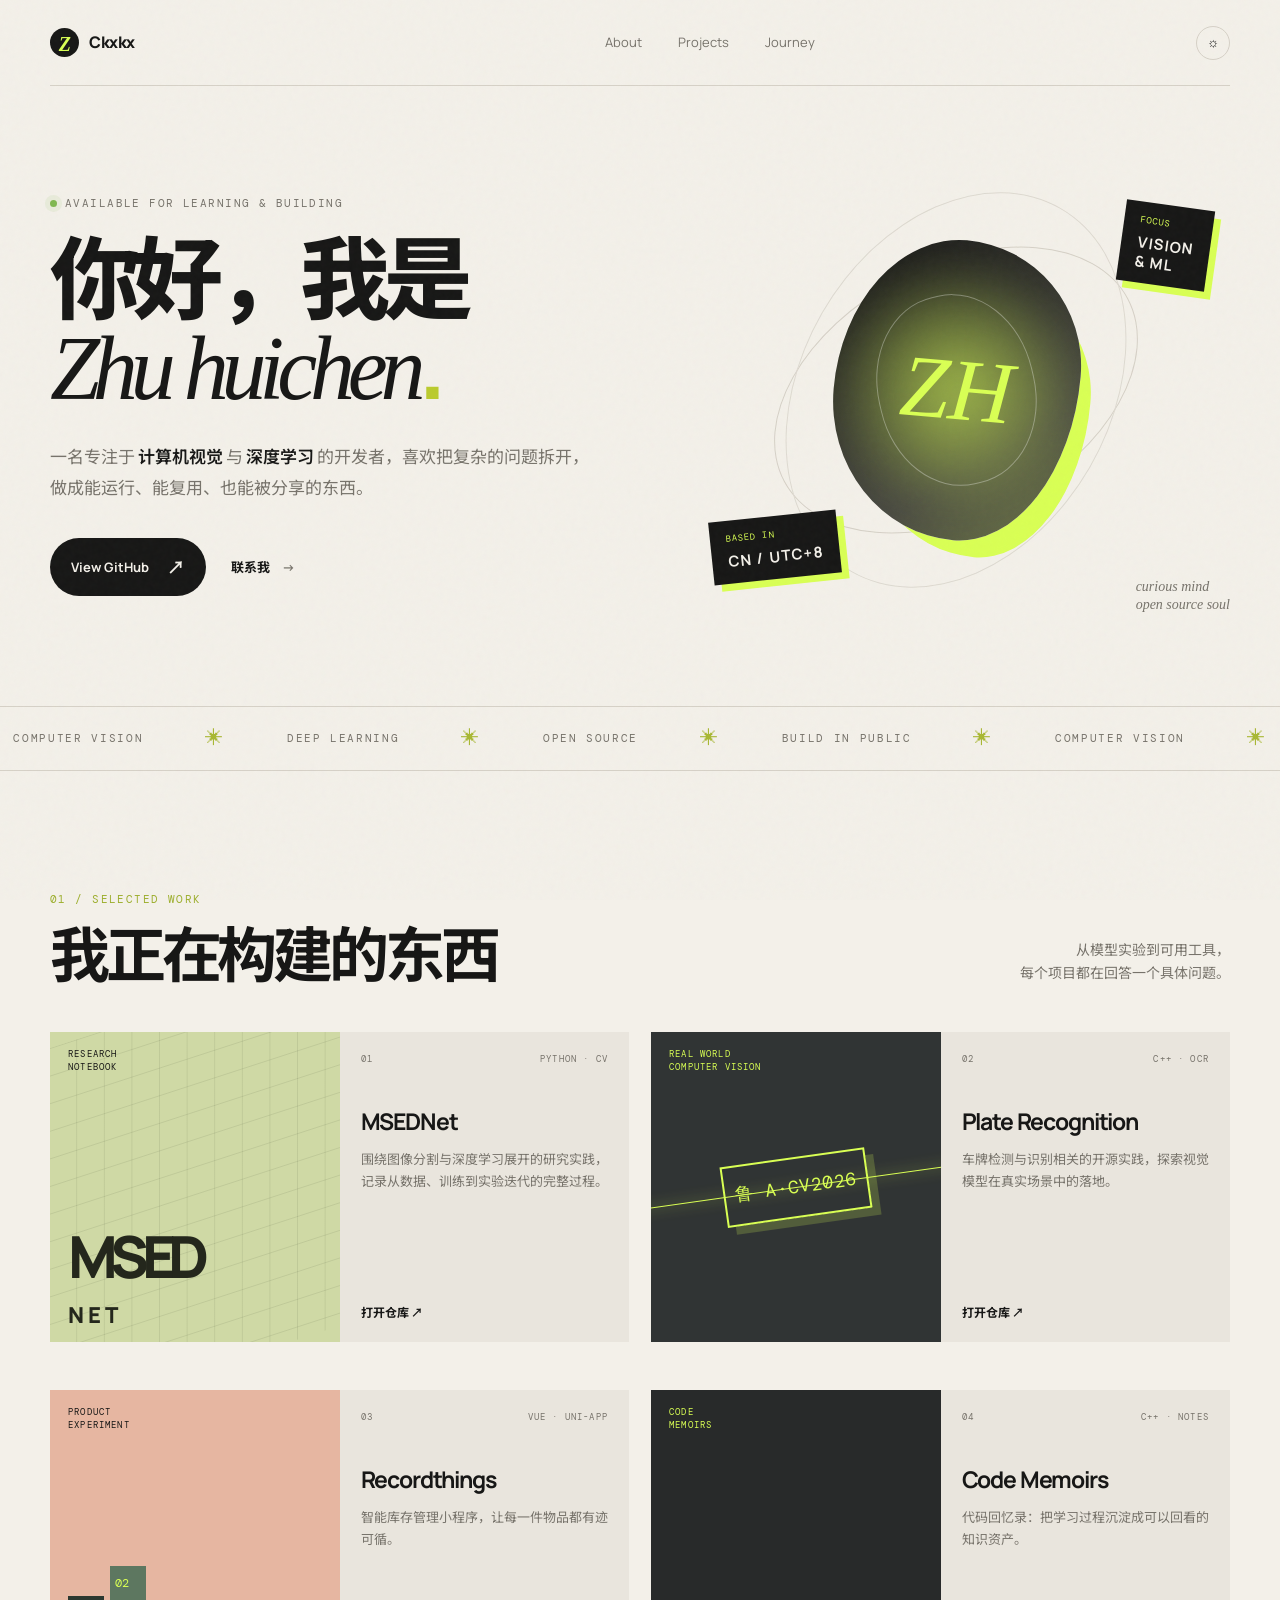
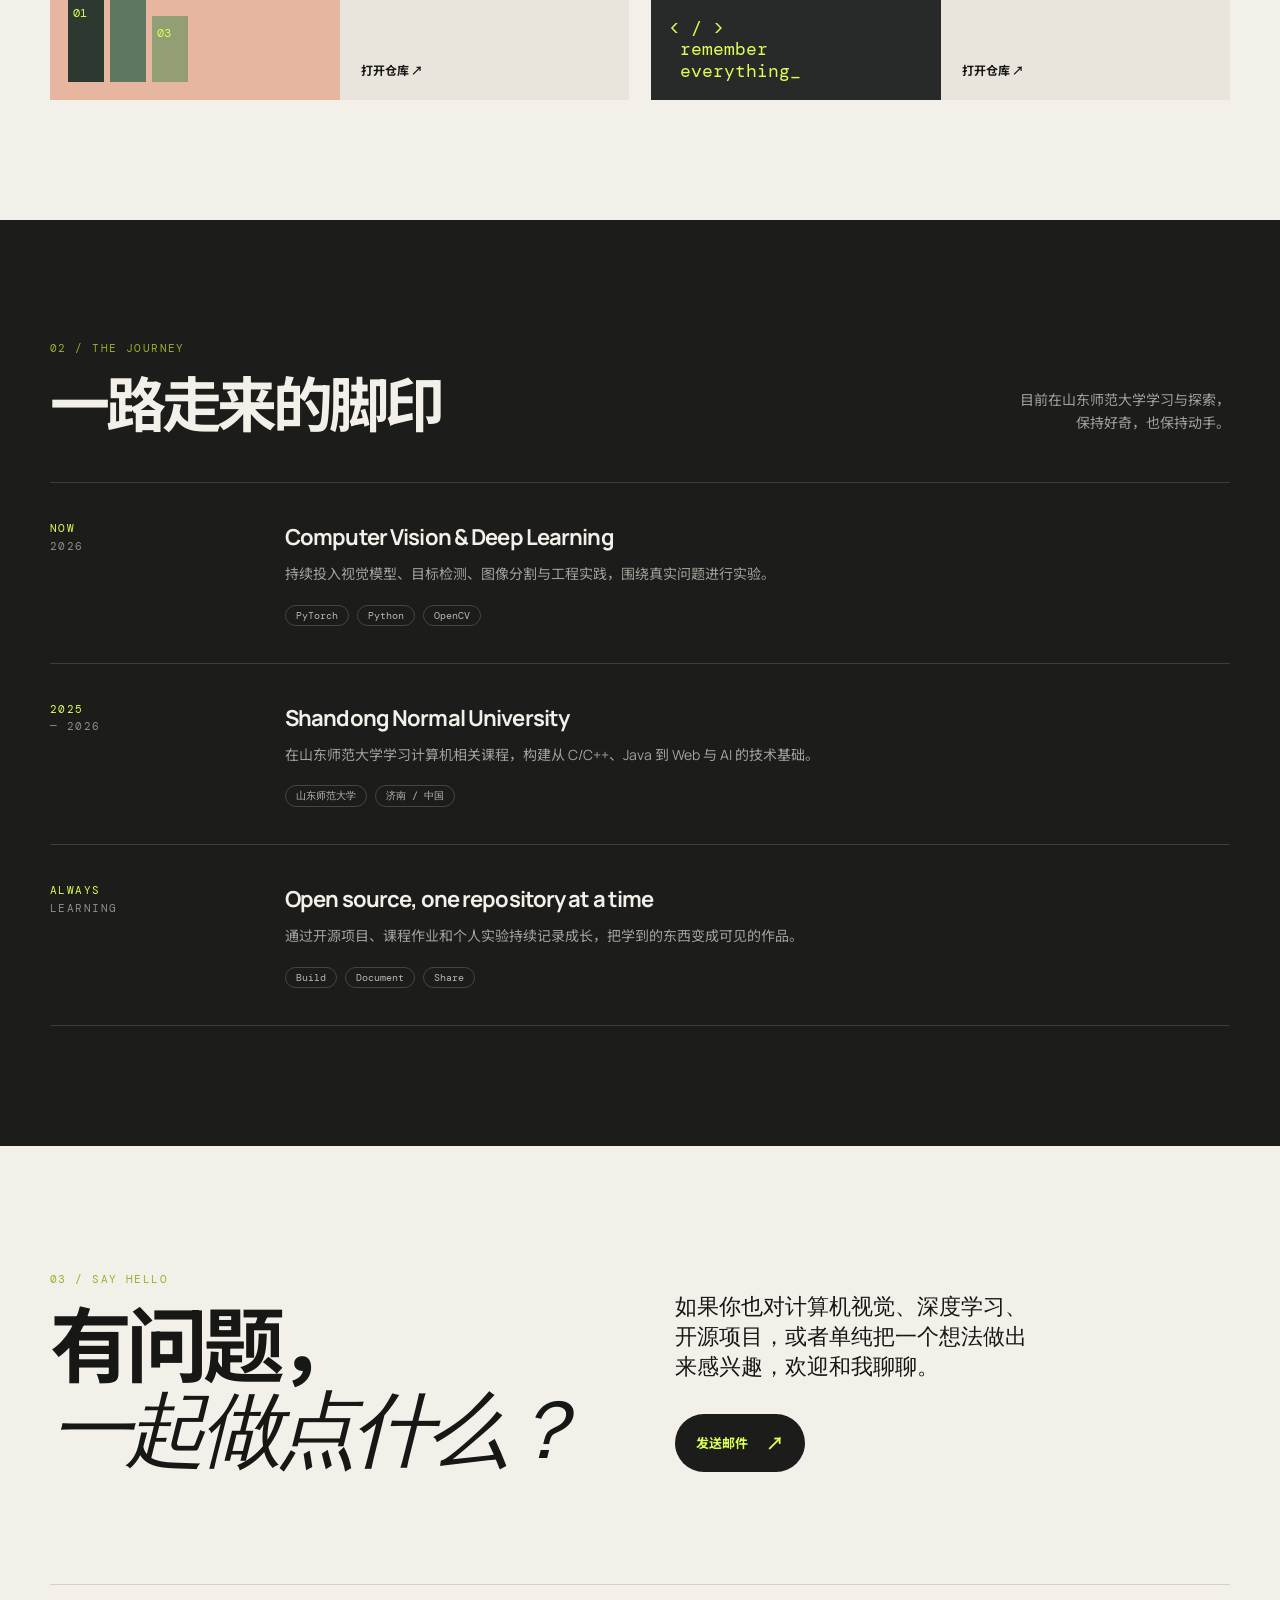
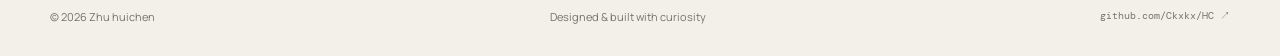
==== index.html @ 3a4864ed "Create personal CV homepage" ====
<!doctype html>
<html lang="zh-CN">
  <head>
    <meta charset="UTF-8" />
    <meta name="viewport" content="width=device-width, initial-scale=1.0" />
    <meta name="description" content="Zhu huichen 的个人主页与项目简历。计算机视觉、深度学习与开源实践。" />
    <title>Zhu huichen — Computer Vision & Open Source</title>
    <link rel="preconnect" href="https://fonts.googleapis.com" />
    <link rel="preconnect" href="https://fonts.gstatic.com" crossorigin />
    <link href="https://fonts.googleapis.com/css2?family=DM+Mono:wght@400;500&family=Manrope:wght@400;500;600;700;800&family=Noto+Sans+SC:wght@400;500;700;900&display=swap" rel="stylesheet" />
    <link rel="stylesheet" href="styles.css" />
  </head>
  <body>
    <div class="page-noise" aria-hidden="true"></div>
    <header class="site-header shell">
      <a class="brand" href="#top" aria-label="回到顶部"><span class="brand-mark">Z</span><span>Ckxkx</span></a>
      <nav class="nav-links" aria-label="主导航">
        <a href="#about">About</a><a href="#projects">Projects</a><a href="#journey">Journey</a>
      </nav>
      <button class="theme-toggle" type="button" aria-label="切换主题"><span class="sun">☼</span><span class="moon">◐</span></button>
    </header>

    <main id="top">
      <section class="hero shell" id="about">
        <div class="hero-copy">
          <p class="eyebrow"><span class="status-dot"></span> Available for learning & building</p>
          <h1>你好，我是<br /><em>Zhu huichen</em><span class="period">.</span></h1>
          <p class="lede">一名专注于 <strong>计算机视觉</strong> 与 <strong>深度学习</strong> 的开发者，喜欢把复杂的问题拆开，做成能运行、能复用、也能被分享的东西。</p>
          <div class="hero-actions"><a class="button button-primary" href="https://github.com/Ckxkx" target="_blank" rel="noreferrer">View GitHub <span>↗</span></a><a class="text-link" href="mailto:huichen_zhu@qq.com">联系我 <span>→</span></a></div>
        </div>
        <div class="hero-visual" aria-label="个人介绍图形">
          <div class="orbit orbit-one"></div><div class="orbit orbit-two"></div>
          <div class="portrait"><div class="portrait-glow"></div><span>ZH</span></div>
          <div class="floating-card card-top"><span>FOCUS</span><strong>VISION<br />&amp; ML</strong></div>
          <div class="floating-card card-bottom"><span>BASED IN</span><strong>CN / UTC+8</strong></div>
          <span class="visual-caption">curious mind<br />open source soul</span>
        </div>
      </section>

      <section class="marquee-wrap" aria-label="技能标签"><div class="marquee"><span>COMPUTER VISION</span><i>✳</i><span>DEEP LEARNING</span><i>✳</i><span>OPEN SOURCE</span><i>✳</i><span>BUILD IN PUBLIC</span><i>✳</i><span>COMPUTER VISION</span><i>✳</i></div></section>

      <section class="section shell" id="projects">
        <div class="section-heading"><div><p class="kicker">01 / selected work</p><h2>我正在构建的东西</h2></div><p class="section-note">从模型实验到可用工具，<br />每个项目都在回答一个具体问题。</p></div>
        <div class="project-grid">
          <a class="project-card project-featured" href="https://github.com/Ckxkx/MSEDNet" target="_blank" rel="noreferrer"><div class="project-art art-grid"><span class="art-label">RESEARCH<br />NOTEBOOK</span><div class="grid-lines"></div><b>MSED<br /><small>NET</small></b></div><div class="project-info"><div class="project-meta"><span>01</span><span>PYTHON · CV</span></div><h3>MSEDNet</h3><p>围绕图像分割与深度学习展开的研究实践，记录从数据、训练到实验迭代的完整过程。</p><span class="project-link">打开仓库 ↗</span></div></a>
          <a class="project-card" href="https://github.com/Ckxkx/platerecognition" target="_blank" rel="noreferrer"><div class="project-art art-plate"><span class="art-label">REAL WORLD<br />COMPUTER VISION</span><div class="plate">鲁 A·CV2026</div><div class="scan-line"></div></div><div class="project-info"><div class="project-meta"><span>02</span><span>C++ · OCR</span></div><h3>Plate Recognition</h3><p>车牌检测与识别相关的开源实践，探索视觉模型在真实场景中的落地。</p><span class="project-link">打开仓库 ↗</span></div></a>
          <a class="project-card" href="https://github.com/Ckxkx/Recordthings" target="_blank" rel="noreferrer"><div class="project-art art-record"><span class="art-label">PRODUCT<br />EXPERIMENT</span><div class="record-icon"><span>01</span><span>02</span><span>03</span></div></div><div class="project-info"><div class="project-meta"><span>03</span><span>VUE · UNI-APP</span></div><h3>Recordthings</h3><p>智能库存管理小程序，让每一件物品都有迹可循。</p><span class="project-link">打开仓库 ↗</span></div></a>
          <a class="project-card" href="https://github.com/Ckxkx/Xcode" target="_blank" rel="noreferrer"><div class="project-art art-code"><span class="art-label">CODE<br />MEMOIRS</span><pre>&lt; / &gt; <br />&nbsp;remember<br />&nbsp;everything<span>_</span></pre></div><div class="project-info"><div class="project-meta"><span>04</span><span>C++ · NOTES</span></div><h3>Code Memoirs</h3><p>代码回忆录：把学习过程沉淀成可以回看的知识资产。</p><span class="project-link">打开仓库 ↗</span></div></a>
        </div>
      </section>

      <section class="section journey-section" id="journey"><div class="shell"><div class="section-heading"><div><p class="kicker">02 / the journey</p><h2>一路走来的脚印</h2></div><p class="section-note">目前在山东师范大学学习与探索，<br />保持好奇，也保持动手。</p></div><div class="timeline"><div class="timeline-item"><div class="timeline-date">NOW<br /><span>2026</span></div><div><h3>Computer Vision &amp; Deep Learning</h3><p>持续投入视觉模型、目标检测、图像分割与工程实践，围绕真实问题进行实验。</p><div class="tags"><span>PyTorch</span><span>Python</span><span>OpenCV</span></div></div></div><div class="timeline-item"><div class="timeline-date">2025<br /><span>— 2026</span></div><div><h3>Shandong Normal University</h3><p>在山东师范大学学习计算机相关课程，构建从 C/C++、Java 到 Web 与 AI 的技术基础。</p><div class="tags"><span>山东师范大学</span><span>济南 / 中国</span></div></div></div><div class="timeline-item"><div class="timeline-date">ALWAYS<br /><span>LEARNING</span></div><div><h3>Open source, one repository at a time</h3><p>通过开源项目、课程作业和个人实验持续记录成长，把学到的东西变成可见的作品。</p><div class="tags"><span>Build</span><span>Document</span><span>Share</span></div></div></div></div></div></section>

      <section class="closing shell"><div class="closing-grid"><div><p class="kicker">03 / say hello</p><h2>有问题，<br /><em>一起做点什么？</em></h2></div><div class="closing-copy"><p>如果你也对计算机视觉、深度学习、开源项目，或者单纯把一个想法做出来感兴趣，欢迎和我聊聊。</p><a class="button button-dark" href="mailto:huichen_zhu@qq.com">发送邮件 <span>↗</span></a></div></div></section>
    </main>
    <footer class="site-footer shell"><span>© 2026 Zhu huichen</span><span>Designed &amp; built with curiosity</span><a href="https://github.com/Ckxkx/HC" target="_blank" rel="noreferrer">github.com/Ckxkx/HC ↗</a></footer>
    <script src="script.js"></script>
  </body>
</html>
---- styles.css ----
:root{--bg:#f3f0e9;--ink:#171716;--muted:#77736b;--line:#d6d1c7;--accent:#d9ff54;--card:#e9e5dd;--dark:#1c1c1a;--serif:Georgia,'Times New Roman',serif;--sans:Manrope,'Noto Sans SC',sans-serif}*{box-sizing:border-box}html{scroll-behavior:smooth}body{margin:0;background:var(--bg);color:var(--ink);font-family:var(--sans);font-size:16px;line-height:1.6}.page-noise{position:fixed;inset:0;pointer-events:none;opacity:.055;z-index:10;background-image:url("data:image/svg+xml,%3Csvg viewBox='0 0 180 180' xmlns='http://www.w3.org/2000/svg'%3E%3Cfilter id='n'%3E%3CfeTurbulence type='fractalNoise' baseFrequency='.9' numOctaves='3' stitchTiles='stitch'/%3E%3C/filter%3E%3Crect width='100%25' height='100%25' filter='url(%23n)' opacity='.5'/%3E%3C/svg%3E")}.shell{width:min(1180px,calc(100% - 72px));margin:0 auto}.site-header{height:86px;display:flex;align-items:center;justify-content:space-between;border-bottom:1px solid var(--line)}.brand{display:flex;align-items:center;gap:10px;color:inherit;text-decoration:none;font-weight:800;letter-spacing:-.03em}.brand-mark{display:grid;place-items:center;width:29px;height:29px;border-radius:50%;background:var(--ink);color:var(--accent);font-family:var(--serif);font-size:20px;font-style:italic}.nav-links{display:flex;gap:36px;margin-left:90px}.nav-links a,.site-footer a{color:var(--muted);font-size:13px;text-decoration:none}.nav-links a:hover,.site-footer a:hover{color:var(--ink)}.theme-toggle{border:1px solid var(--line);background:transparent;border-radius:50%;width:34px;height:34px;cursor:pointer;color:var(--ink)}.theme-toggle .moon{display:none}.hero{min-height:620px;display:grid;grid-template-columns:1.04fr .96fr;align-items:center;gap:40px;padding:70px 0 82px}.eyebrow,.kicker,.art-label,.project-meta,.timeline-date{font-family:'DM Mono',monospace;font-size:11px;letter-spacing:.13em;text-transform:uppercase}.eyebrow{color:var(--muted);display:flex;align-items:center;gap:8px}.status-dot{width:7px;height:7px;background:#80b850;border-radius:50%;box-shadow:0 0 0 5px #80b85018}.hero h1{font-size:clamp(50px,7.2vw,90px);line-height:.97;letter-spacing:-.075em;margin:22px 0 28px;font-weight:800}.hero h1 em,.closing h2 em{font-family:var(--serif);font-weight:400;letter-spacing:-.08em}.period{color:#bacb2e}.lede{max-width:540px;color:var(--muted);font-size:17px;line-height:1.85}.lede strong{color:var(--ink);font-weight:600}.hero-actions{display:flex;align-items:center;gap:25px;margin-top:34px}.button{display:inline-flex;align-items:center;gap:18px;border-radius:99px;padding:15px 21px;text-decoration:none;font-size:13px;font-weight:700;transition:transform .2s,box-shadow .2s}.button:hover{transform:translateY(-2px);box-shadow:0 8px 22px #0002}.button-primary{background:var(--ink);color:var(--bg)}.button-dark{background:var(--dark);color:var(--accent)}.button span,.project-link{font-size:18px}.text-link{font-size:13px;color:var(--ink);text-decoration:none;font-weight:700}.text-link span{margin-left:9px;color:var(--muted)}.hero-visual{height:440px;position:relative;display:grid;place-items:center}.portrait{width:245px;height:300px;position:relative;display:grid;place-items:center;background:linear-gradient(145deg,#1c1c1a 10%,#474741 70%,#d9ff54 180%);border-radius:49% 51% 46% 54%/53% 42% 58% 47%;box-shadow:22px 25px 0 -10px var(--accent);transform:rotate(5deg);overflow:hidden}.portrait:after{content:'';position:absolute;inset:18%;border:1px solid #ffffff52;border-radius:48%;transform:rotate(-18deg)}.portrait span{font-family:var(--serif);font-size:88px;color:var(--accent);font-style:italic;z-index:1}.portrait-glow{position:absolute;inset:-30%;background:radial-gradient(circle,#d9ff54aa,transparent 43%);filter:blur(20px)}.orbit{position:absolute;border:1px solid var(--line);border-radius:50%;width:390px;height:250px;transform:rotate(-28deg)}.orbit-two{width:310px;height:420px;transform:rotate(30deg);border-color:#dedad1}.floating-card{position:absolute;background:var(--ink);color:var(--bg);padding:13px 16px;line-height:1.15;box-shadow:7px 7px 0 var(--accent)}.floating-card span{font-family:'DM Mono',monospace;font-size:9px;color:var(--accent);display:block;margin-bottom:8px;letter-spacing:.12em}.floating-card strong{font-size:15px;letter-spacing:.08em}.card-top{top:35px;right:20px;transform:rotate(8deg)}.card-bottom{bottom:31px;left:28px;transform:rotate(-6deg)}.visual-caption{position:absolute;right:0;bottom:-3px;font-family:var(--serif);font-style:italic;color:var(--muted);font-size:14px;line-height:1.25}.marquee-wrap{overflow:hidden;border-top:1px solid var(--line);border-bottom:1px solid var(--line);padding:17px 0}.marquee{display:flex;align-items:center;justify-content:space-around;gap:35px;min-width:max-content;color:var(--muted);font-family:'DM Mono',monospace;font-size:11px;letter-spacing:.15em;animation:drift 28s linear infinite}.marquee i{font-style:normal;color:#a8b833;font-size:18px}@keyframes drift{to{transform:translateX(-28%)}}.section{padding:120px 0}.section-heading{display:flex;align-items:end;justify-content:space-between;gap:40px;margin-bottom:48px}.kicker{color:#9cae2c;margin:0 0 16px}.section h2,.closing h2{font-size:clamp(34px,5vw,60px);letter-spacing:-.07em;line-height:1;margin:0}.section-note{color:var(--muted);font-size:14px;text-align:right;margin:0;line-height:1.65}.project-grid{display:grid;grid-template-columns:repeat(2,1fr);gap:48px 22px}.project-card{display:grid;grid-template-columns:1fr 1fr;min-height:310px;background:var(--card);text-decoration:none;color:inherit;transition:transform .25s,box-shadow .25s}.project-card:hover{transform:translateY(-6px);box-shadow:0 15px 35px #25251c16}.project-art{position:relative;min-height:310px;overflow:hidden;display:flex;align-items:flex-end;padding:18px}.art-label{position:absolute;top:16px;left:18px;line-height:1.45;font-size:9px;z-index:1}.art-grid{background:#cfd9a5}.grid-lines{position:absolute;inset:0;background:linear-gradient(#26301a18 1px,transparent 1px),linear-gradient(90deg,#26301a18 1px,transparent 1px);background-size:23px 23px;transform:skewY(-18deg) scale(1.2)}.art-grid b{z-index:1;color:#24271c;font-size:58px;line-height:.78;letter-spacing:-.13em;font-weight:800}.art-grid small{font-size:22px;letter-spacing:.18em}.art-plate{background:#303434;color:#d9ff54;align-items:center;justify-content:center}.plate{font-family:'DM Mono',monospace;border:2px solid #d9ff54;padding:14px 10px;font-size:18px;letter-spacing:.03em;transform:rotate(-8deg);box-shadow:8px 8px 0 #d9ff5433}.scan-line{position:absolute;height:1px;width:130%;background:#d9ff54;transform:rotate(-8deg);box-shadow:0 0 13px #d9ff54}.art-record{background:#e6b6a1}.record-icon{display:flex;gap:6px;align-items:end}.record-icon span{height:86px;width:36px;background:#2c3830;color:#d9ff54;font:12px 'DM Mono';padding:9px 5px}.record-icon span:nth-child(2){height:116px;background:#5d7760}.record-icon span:nth-child(3){height:66px;background:#939e74}.art-code{background:#282a2a;color:#d9ff54}.art-code pre{font:18px/1.2 'DM Mono';margin:0;z-index:1}.art-code pre span{animation:blink 1s steps(2) infinite}@keyframes blink{50%{opacity:0}}.project-info{padding:20px 21px;display:flex;flex-direction:column}.project-meta{color:var(--muted);display:flex;justify-content:space-between;font-size:9px}.project-info h3{font-size:23px;letter-spacing:-.05em;margin:36px 0 8px}.project-info p{color:var(--muted);font-size:13px;line-height:1.7;margin:0}.project-link{margin-top:auto;color:var(--ink);font-size:12px;font-weight:700}.journey-section{background:var(--dark);color:var(--bg);width:100%;max-width:none}.journey-section .section-note{color:#a4a29a}.timeline{border-top:1px solid #ffffff25}.timeline-item{display:grid;grid-template-columns:180px 1fr;gap:55px;padding:37px 0;border-bottom:1px solid #ffffff25}.timeline-date{color:var(--accent);line-height:1.6}.timeline-date span{color:#8f8e86}.timeline h3{font-size:22px;letter-spacing:-.04em;margin:0 0 8px}.timeline p{color:#a4a29a;max-width:650px;margin:0;font-size:14px}.tags{display:flex;gap:8px;flex-wrap:wrap;margin-top:19px}.tags span{border:1px solid #ffffff2d;border-radius:99px;padding:3px 10px;color:#b9b8b0;font:10px 'DM Mono'}.closing{padding:125px 0 112px}.closing-grid{display:grid;grid-template-columns:1fr 1fr;gap:70px}.closing h2{font-size:clamp(45px,7vw,82px)}.closing-copy{align-self:end;max-width:370px}.closing-copy p{font-family:var(--serif);font-size:22px;line-height:1.35;margin:0 0 32px}.site-footer{border-top:1px solid var(--line);display:flex;justify-content:space-between;gap:20px;padding:23px 0 30px;color:var(--muted);font-size:11px}.site-footer a{font-family:'DM Mono',monospace;font-size:10px}@media(max-width:800px){.shell{width:min(100% - 40px,620px)}.site-header{height:72px}.nav-links{gap:15px;margin-left:0}.hero{grid-template-columns:1fr;padding:70px 0 90px}.hero h1{font-size:62px}.hero-visual{height:390px}.project-grid{grid-template-columns:1fr;gap:25px}.project-card{min-height:300px}.section{padding:85px 0}.section-heading{align-items:start;flex-direction:column;margin-bottom:32px}.section-note{text-align:left}.timeline-item{grid-template-columns:95px 1fr;gap:18px}.closing{padding:85px 0}.closing-grid{grid-template-columns:1fr;gap:42px}.site-footer{flex-wrap:wrap}.site-footer span:nth-child(2){display:none}}@media(max-width:450px){.shell{width:calc(100% - 30px)}.nav-links{display:none}.hero h1{font-size:52px}.hero-visual{transform:scale(.88);margin:-15px -28px}.project-card{grid-template-columns:1fr}.project-art{min-height:220px}.timeline-item{grid-template-columns:1fr;gap:10px}.timeline-date br{display:none}}
body.dark{--bg:#181916;--ink:#f1eee6;--muted:#aaa89e;--line:#393a31;--card:#24251f}.dark .theme-toggle .sun{display:none}.dark .theme-toggle .moon{display:inline}.dark .project-card{background:#24251f}.dark .marquee-wrap{border-color:var(--line)}
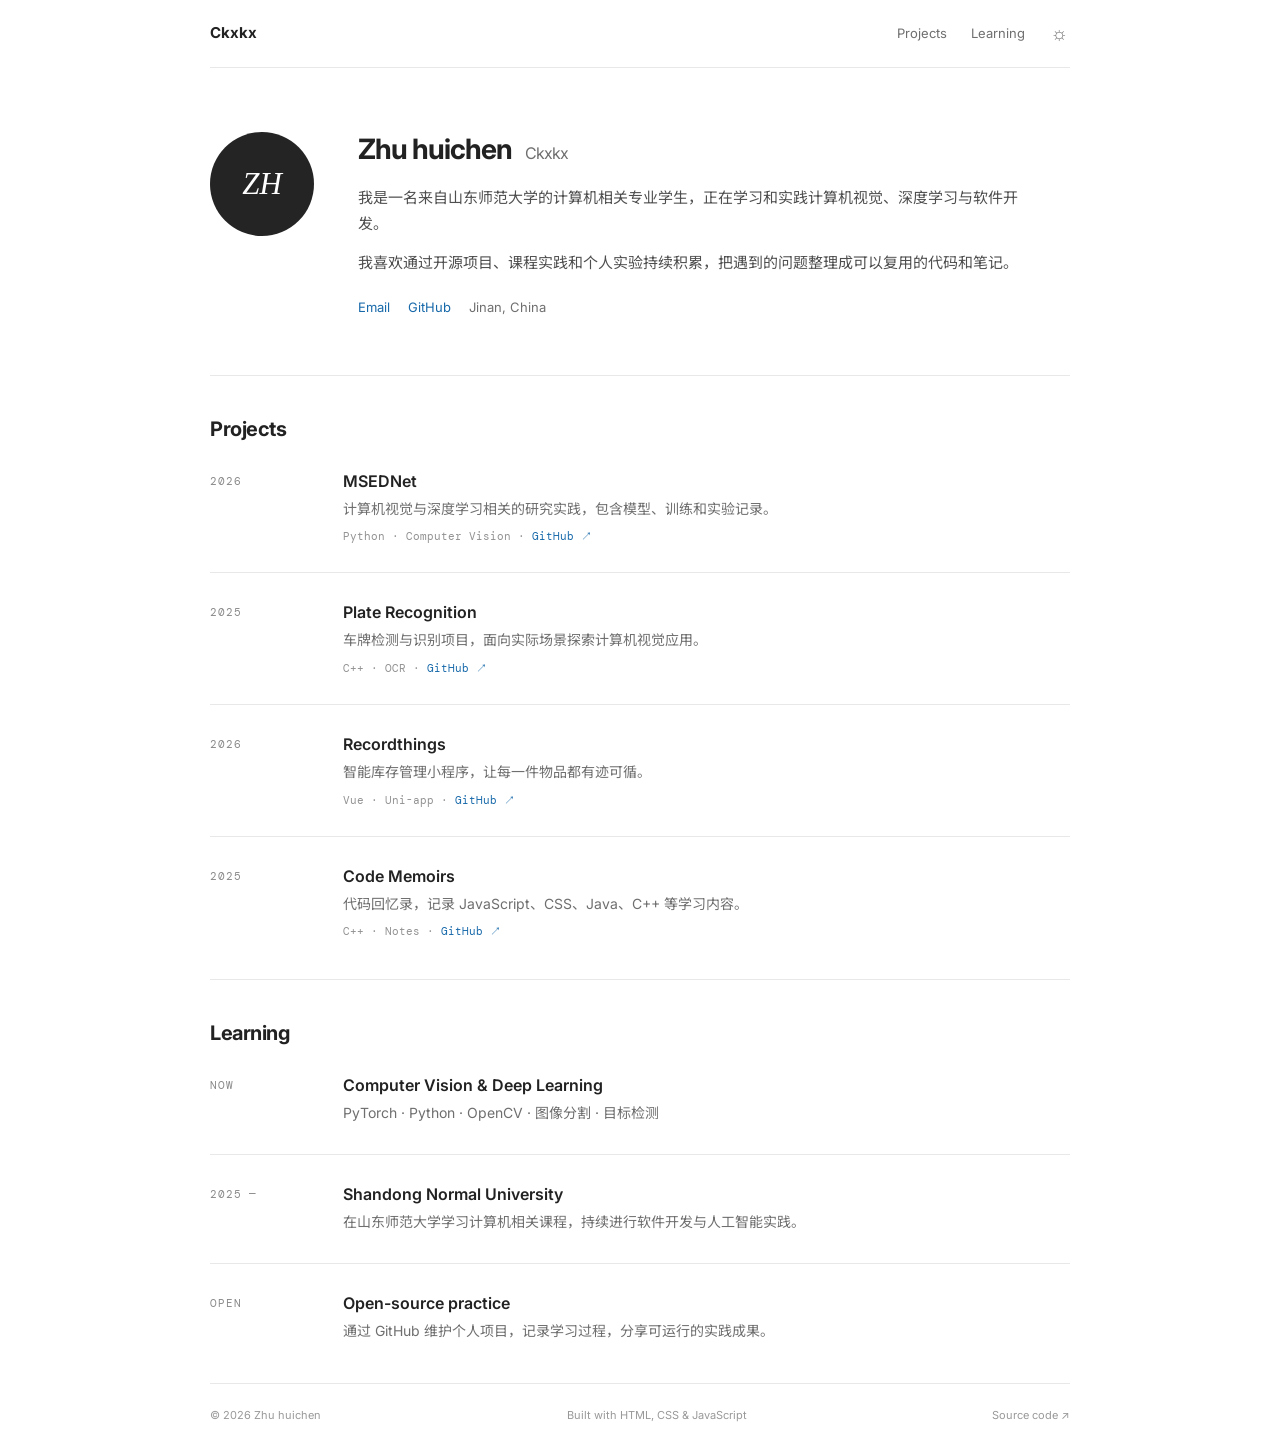
==== commit 5df0ee53: "Align homepage with reference CV style" ====
--- a/index.html
+++ b/index.html
@@ -2,58 +2,26 @@
 <html lang="zh-CN">
   <head>
     <meta charset="UTF-8" />
-    <meta name="viewport" content="width=device-width, initial-scale=1.0" />
-    <meta name="description" content="Zhu huichen 的个人主页与项目简历。计算机视觉、深度学习与开源实践。" />
-    <title>Zhu huichen — Computer Vision & Open Source</title>
+    <meta name="viewport" content="width=device-width, initial-scale=1" />
+    <meta name="description" content="Zhu huichen 的个人主页。计算机视觉、深度学习与开源项目。" />
+    <title>Zhu huichen · Ckxkx</title>
     <link rel="preconnect" href="https://fonts.googleapis.com" />
     <link rel="preconnect" href="https://fonts.gstatic.com" crossorigin />
-    <link href="https://fonts.googleapis.com/css2?family=DM+Mono:wght@400;500&family=Manrope:wght@400;500;600;700;800&family=Noto+Sans+SC:wght@400;500;700;900&display=swap" rel="stylesheet" />
+    <link href="https://fonts.googleapis.com/css2?family=DM+Mono:wght@400;500&family=Inter:wght@400;500;600;700&family=Noto+Sans+SC:wght@400;500;700&display=swap" rel="stylesheet" />
     <link rel="stylesheet" href="styles.css" />
   </head>
   <body>
-    <div class="page-noise" aria-hidden="true"></div>
-    <header class="site-header shell">
-      <a class="brand" href="#top" aria-label="回到顶部"><span class="brand-mark">Z</span><span>Ckxkx</span></a>
-      <nav class="nav-links" aria-label="主导航">
-        <a href="#about">About</a><a href="#projects">Projects</a><a href="#journey">Journey</a>
-      </nav>
-      <button class="theme-toggle" type="button" aria-label="切换主题"><span class="sun">☼</span><span class="moon">◐</span></button>
-    </header>
-
+    <header class="topbar"><a class="site-title" href="#top">Ckxkx</a><nav aria-label="页面导航"><a href="#projects">Projects</a><a href="#learning">Learning</a><button class="theme-toggle" type="button" aria-label="切换主题">☼</button></nav></header>
     <main id="top">
-      <section class="hero shell" id="about">
-        <div class="hero-copy">
-          <p class="eyebrow"><span class="status-dot"></span> Available for learning & building</p>
-          <h1>你好，我是<br /><em>Zhu huichen</em><span class="period">.</span></h1>
-          <p class="lede">一名专注于 <strong>计算机视觉</strong> 与 <strong>深度学习</strong> 的开发者，喜欢把复杂的问题拆开，做成能运行、能复用、也能被分享的东西。</p>
-          <div class="hero-actions"><a class="button button-primary" href="https://github.com/Ckxkx" target="_blank" rel="noreferrer">View GitHub <span>↗</span></a><a class="text-link" href="mailto:huichen_zhu@qq.com">联系我 <span>→</span></a></div>
-        </div>
-        <div class="hero-visual" aria-label="个人介绍图形">
-          <div class="orbit orbit-one"></div><div class="orbit orbit-two"></div>
-          <div class="portrait"><div class="portrait-glow"></div><span>ZH</span></div>
-          <div class="floating-card card-top"><span>FOCUS</span><strong>VISION<br />&amp; ML</strong></div>
-          <div class="floating-card card-bottom"><span>BASED IN</span><strong>CN / UTC+8</strong></div>
-          <span class="visual-caption">curious mind<br />open source soul</span>
-        </div>
-      </section>
-
-      <section class="marquee-wrap" aria-label="技能标签"><div class="marquee"><span>COMPUTER VISION</span><i>✳</i><span>DEEP LEARNING</span><i>✳</i><span>OPEN SOURCE</span><i>✳</i><span>BUILD IN PUBLIC</span><i>✳</i><span>COMPUTER VISION</span><i>✳</i></div></section>
-
-      <section class="section shell" id="projects">
-        <div class="section-heading"><div><p class="kicker">01 / selected work</p><h2>我正在构建的东西</h2></div><p class="section-note">从模型实验到可用工具，<br />每个项目都在回答一个具体问题。</p></div>
-        <div class="project-grid">
-          <a class="project-card project-featured" href="https://github.com/Ckxkx/MSEDNet" target="_blank" rel="noreferrer"><div class="project-art art-grid"><span class="art-label">RESEARCH<br />NOTEBOOK</span><div class="grid-lines"></div><b>MSED<br /><small>NET</small></b></div><div class="project-info"><div class="project-meta"><span>01</span><span>PYTHON · CV</span></div><h3>MSEDNet</h3><p>围绕图像分割与深度学习展开的研究实践，记录从数据、训练到实验迭代的完整过程。</p><span class="project-link">打开仓库 ↗</span></div></a>
-          <a class="project-card" href="https://github.com/Ckxkx/platerecognition" target="_blank" rel="noreferrer"><div class="project-art art-plate"><span class="art-label">REAL WORLD<br />COMPUTER VISION</span><div class="plate">鲁 A·CV2026</div><div class="scan-line"></div></div><div class="project-info"><div class="project-meta"><span>02</span><span>C++ · OCR</span></div><h3>Plate Recognition</h3><p>车牌检测与识别相关的开源实践，探索视觉模型在真实场景中的落地。</p><span class="project-link">打开仓库 ↗</span></div></a>
-          <a class="project-card" href="https://github.com/Ckxkx/Recordthings" target="_blank" rel="noreferrer"><div class="project-art art-record"><span class="art-label">PRODUCT<br />EXPERIMENT</span><div class="record-icon"><span>01</span><span>02</span><span>03</span></div></div><div class="project-info"><div class="project-meta"><span>03</span><span>VUE · UNI-APP</span></div><h3>Recordthings</h3><p>智能库存管理小程序，让每一件物品都有迹可循。</p><span class="project-link">打开仓库 ↗</span></div></a>
-          <a class="project-card" href="https://github.com/Ckxkx/Xcode" target="_blank" rel="noreferrer"><div class="project-art art-code"><span class="art-label">CODE<br />MEMOIRS</span><pre>&lt; / &gt; <br />&nbsp;remember<br />&nbsp;everything<span>_</span></pre></div><div class="project-info"><div class="project-meta"><span>04</span><span>C++ · NOTES</span></div><h3>Code Memoirs</h3><p>代码回忆录：把学习过程沉淀成可以回看的知识资产。</p><span class="project-link">打开仓库 ↗</span></div></a>
-        </div>
-      </section>
-
-      <section class="section journey-section" id="journey"><div class="shell"><div class="section-heading"><div><p class="kicker">02 / the journey</p><h2>一路走来的脚印</h2></div><p class="section-note">目前在山东师范大学学习与探索，<br />保持好奇，也保持动手。</p></div><div class="timeline"><div class="timeline-item"><div class="timeline-date">NOW<br /><span>2026</span></div><div><h3>Computer Vision &amp; Deep Learning</h3><p>持续投入视觉模型、目标检测、图像分割与工程实践，围绕真实问题进行实验。</p><div class="tags"><span>PyTorch</span><span>Python</span><span>OpenCV</span></div></div></div><div class="timeline-item"><div class="timeline-date">2025<br /><span>— 2026</span></div><div><h3>Shandong Normal University</h3><p>在山东师范大学学习计算机相关课程，构建从 C/C++、Java 到 Web 与 AI 的技术基础。</p><div class="tags"><span>山东师范大学</span><span>济南 / 中国</span></div></div></div><div class="timeline-item"><div class="timeline-date">ALWAYS<br /><span>LEARNING</span></div><div><h3>Open source, one repository at a time</h3><p>通过开源项目、课程作业和个人实验持续记录成长，把学到的东西变成可见的作品。</p><div class="tags"><span>Build</span><span>Document</span><span>Share</span></div></div></div></div></div></section>
-
-      <section class="closing shell"><div class="closing-grid"><div><p class="kicker">03 / say hello</p><h2>有问题，<br /><em>一起做点什么？</em></h2></div><div class="closing-copy"><p>如果你也对计算机视觉、深度学习、开源项目，或者单纯把一个想法做出来感兴趣，欢迎和我聊聊。</p><a class="button button-dark" href="mailto:huichen_zhu@qq.com">发送邮件 <span>↗</span></a></div></div></section>
+      <section class="intro"><div class="avatar" aria-hidden="true">ZH</div><div class="intro-copy"><h1>Zhu huichen <span>Ckxkx</span></h1><p>我是一名来自山东师范大学的计算机相关专业学生，正在学习和实践计算机视觉、深度学习与软件开发。</p><p>我喜欢通过开源项目、课程实践和个人实验持续积累，把遇到的问题整理成可以复用的代码和笔记。</p><div class="contact-links" aria-label="联系方式"><a href="mailto:huichen_zhu@qq.com">Email</a><a href="https://github.com/Ckxkx" target="_blank" rel="noreferrer">GitHub</a><span>Jinan, China</span></div></div></section>
+      <section class="content-section" id="projects"><h2>Projects</h2><div class="project-list">
+        <article class="project-item"><div class="project-year">2026</div><div><h3><a href="https://github.com/Ckxkx/MSEDNet" target="_blank" rel="noreferrer">MSEDNet</a></h3><p>计算机视觉与深度学习相关的研究实践，包含模型、训练和实验记录。</p><div class="meta">Python · Computer Vision · <a href="https://github.com/Ckxkx/MSEDNet" target="_blank" rel="noreferrer">GitHub ↗</a></div></div></article>
+        <article class="project-item"><div class="project-year">2025</div><div><h3><a href="https://github.com/Ckxkx/platerecognition" target="_blank" rel="noreferrer">Plate Recognition</a></h3><p>车牌检测与识别项目，面向实际场景探索计算机视觉应用。</p><div class="meta">C++ · OCR · <a href="https://github.com/Ckxkx/platerecognition" target="_blank" rel="noreferrer">GitHub ↗</a></div></div></article>
+        <article class="project-item"><div class="project-year">2026</div><div><h3><a href="https://github.com/Ckxkx/Recordthings" target="_blank" rel="noreferrer">Recordthings</a></h3><p>智能库存管理小程序，让每一件物品都有迹可循。</p><div class="meta">Vue · Uni-app · <a href="https://github.com/Ckxkx/Recordthings" target="_blank" rel="noreferrer">GitHub ↗</a></div></div></article>
+        <article class="project-item"><div class="project-year">2025</div><div><h3><a href="https://github.com/Ckxkx/Xcode" target="_blank" rel="noreferrer">Code Memoirs</a></h3><p>代码回忆录，记录 JavaScript、CSS、Java、C++ 等学习内容。</p><div class="meta">C++ · Notes · <a href="https://github.com/Ckxkx/Xcode" target="_blank" rel="noreferrer">GitHub ↗</a></div></div></article>
+      </div></section>
+      <section class="content-section" id="learning"><h2>Learning</h2><div class="simple-list"><div class="simple-item"><div class="project-year">NOW</div><div><h3>Computer Vision &amp; Deep Learning</h3><p>PyTorch · Python · OpenCV · 图像分割 · 目标检测</p></div></div><div class="simple-item"><div class="project-year">2025 —</div><div><h3>Shandong Normal University</h3><p>在山东师范大学学习计算机相关课程，持续进行软件开发与人工智能实践。</p></div></div><div class="simple-item"><div class="project-year">OPEN</div><div><h3>Open-source practice</h3><p>通过 GitHub 维护个人项目，记录学习过程，分享可运行的实践成果。</p></div></div></div></section>
     </main>
-    <footer class="site-footer shell"><span>© 2026 Zhu huichen</span><span>Designed &amp; built with curiosity</span><a href="https://github.com/Ckxkx/HC" target="_blank" rel="noreferrer">github.com/Ckxkx/HC ↗</a></footer>
-    <script src="script.js"></script>
+    <footer><span>© 2026 Zhu huichen</span><span>Built with HTML, CSS &amp; JavaScript</span><a href="https://github.com/Ckxkx/HC" target="_blank" rel="noreferrer">Source code ↗</a></footer><script src="script.js"></script>
   </body>
 </html>
--- a/styles.css
+++ b/styles.css
@@ -1,2 +1 @@
-:root{--bg:#f3f0e9;--ink:#171716;--muted:#77736b;--line:#d6d1c7;--accent:#d9ff54;--card:#e9e5dd;--dark:#1c1c1a;--serif:Georgia,'Times New Roman',serif;--sans:Manrope,'Noto Sans SC',sans-serif}*{box-sizing:border-box}html{scroll-behavior:smooth}body{margin:0;background:var(--bg);color:var(--ink);font-family:var(--sans);font-size:16px;line-height:1.6}.page-noise{position:fixed;inset:0;pointer-events:none;opacity:.055;z-index:10;background-image:url("data:image/svg+xml,%3Csvg viewBox='0 0 180 180' xmlns='http://www.w3.org/2000/svg'%3E%3Cfilter id='n'%3E%3CfeTurbulence type='fractalNoise' baseFrequency='.9' numOctaves='3' stitchTiles='stitch'/%3E%3C/filter%3E%3Crect width='100%25' height='100%25' filter='url(%23n)' opacity='.5'/%3E%3C/svg%3E")}.shell{width:min(1180px,calc(100% - 72px));margin:0 auto}.site-header{height:86px;display:flex;align-items:center;justify-content:space-between;border-bottom:1px solid var(--line)}.brand{display:flex;align-items:center;gap:10px;color:inherit;text-decoration:none;font-weight:800;letter-spacing:-.03em}.brand-mark{display:grid;place-items:center;width:29px;height:29px;border-radius:50%;background:var(--ink);color:var(--accent);font-family:var(--serif);font-size:20px;font-style:italic}.nav-links{display:flex;gap:36px;margin-left:90px}.nav-links a,.site-footer a{color:var(--muted);font-size:13px;text-decoration:none}.nav-links a:hover,.site-footer a:hover{color:var(--ink)}.theme-toggle{border:1px solid var(--line);background:transparent;border-radius:50%;width:34px;height:34px;cursor:pointer;color:var(--ink)}.theme-toggle .moon{display:none}.hero{min-height:620px;display:grid;grid-template-columns:1.04fr .96fr;align-items:center;gap:40px;padding:70px 0 82px}.eyebrow,.kicker,.art-label,.project-meta,.timeline-date{font-family:'DM Mono',monospace;font-size:11px;letter-spacing:.13em;text-transform:uppercase}.eyebrow{color:var(--muted);display:flex;align-items:center;gap:8px}.status-dot{width:7px;height:7px;background:#80b850;border-radius:50%;box-shadow:0 0 0 5px #80b85018}.hero h1{font-size:clamp(50px,7.2vw,90px);line-height:.97;letter-spacing:-.075em;margin:22px 0 28px;font-weight:800}.hero h1 em,.closing h2 em{font-family:var(--serif);font-weight:400;letter-spacing:-.08em}.period{color:#bacb2e}.lede{max-width:540px;color:var(--muted);font-size:17px;line-height:1.85}.lede strong{color:var(--ink);font-weight:600}.hero-actions{display:flex;align-items:center;gap:25px;margin-top:34px}.button{display:inline-flex;align-items:center;gap:18px;border-radius:99px;padding:15px 21px;text-decoration:none;font-size:13px;font-weight:700;transition:transform .2s,box-shadow .2s}.button:hover{transform:translateY(-2px);box-shadow:0 8px 22px #0002}.button-primary{background:var(--ink);color:var(--bg)}.button-dark{background:var(--dark);color:var(--accent)}.button span,.project-link{font-size:18px}.text-link{font-size:13px;color:var(--ink);text-decoration:none;font-weight:700}.text-link span{margin-left:9px;color:var(--muted)}.hero-visual{height:440px;position:relative;display:grid;place-items:center}.portrait{width:245px;height:300px;position:relative;display:grid;place-items:center;background:linear-gradient(145deg,#1c1c1a 10%,#474741 70%,#d9ff54 180%);border-radius:49% 51% 46% 54%/53% 42% 58% 47%;box-shadow:22px 25px 0 -10px var(--accent);transform:rotate(5deg);overflow:hidden}.portrait:after{content:'';position:absolute;inset:18%;border:1px solid #ffffff52;border-radius:48%;transform:rotate(-18deg)}.portrait span{font-family:var(--serif);font-size:88px;color:var(--accent);font-style:italic;z-index:1}.portrait-glow{position:absolute;inset:-30%;background:radial-gradient(circle,#d9ff54aa,transparent 43%);filter:blur(20px)}.orbit{position:absolute;border:1px solid var(--line);border-radius:50%;width:390px;height:250px;transform:rotate(-28deg)}.orbit-two{width:310px;height:420px;transform:rotate(30deg);border-color:#dedad1}.floating-card{position:absolute;background:var(--ink);color:var(--bg);padding:13px 16px;line-height:1.15;box-shadow:7px 7px 0 var(--accent)}.floating-card span{font-family:'DM Mono',monospace;font-size:9px;color:var(--accent);display:block;margin-bottom:8px;letter-spacing:.12em}.floating-card strong{font-size:15px;letter-spacing:.08em}.card-top{top:35px;right:20px;transform:rotate(8deg)}.card-bottom{bottom:31px;left:28px;transform:rotate(-6deg)}.visual-caption{position:absolute;right:0;bottom:-3px;font-family:var(--serif);font-style:italic;color:var(--muted);font-size:14px;line-height:1.25}.marquee-wrap{overflow:hidden;border-top:1px solid var(--line);border-bottom:1px solid var(--line);padding:17px 0}.marquee{display:flex;align-items:center;justify-content:space-around;gap:35px;min-width:max-content;color:var(--muted);font-family:'DM Mono',monospace;font-size:11px;letter-spacing:.15em;animation:drift 28s linear infinite}.marquee i{font-style:normal;color:#a8b833;font-size:18px}@keyframes drift{to{transform:translateX(-28%)}}.section{padding:120px 0}.section-heading{display:flex;align-items:end;justify-content:space-between;gap:40px;margin-bottom:48px}.kicker{color:#9cae2c;margin:0 0 16px}.section h2,.closing h2{font-size:clamp(34px,5vw,60px);letter-spacing:-.07em;line-height:1;margin:0}.section-note{color:var(--muted);font-size:14px;text-align:right;margin:0;line-height:1.65}.project-grid{display:grid;grid-template-columns:repeat(2,1fr);gap:48px 22px}.project-card{display:grid;grid-template-columns:1fr 1fr;min-height:310px;background:var(--card);text-decoration:none;color:inherit;transition:transform .25s,box-shadow .25s}.project-card:hover{transform:translateY(-6px);box-shadow:0 15px 35px #25251c16}.project-art{position:relative;min-height:310px;overflow:hidden;display:flex;align-items:flex-end;padding:18px}.art-label{position:absolute;top:16px;left:18px;line-height:1.45;font-size:9px;z-index:1}.art-grid{background:#cfd9a5}.grid-lines{position:absolute;inset:0;background:linear-gradient(#26301a18 1px,transparent 1px),linear-gradient(90deg,#26301a18 1px,transparent 1px);background-size:23px 23px;transform:skewY(-18deg) scale(1.2)}.art-grid b{z-index:1;color:#24271c;font-size:58px;line-height:.78;letter-spacing:-.13em;font-weight:800}.art-grid small{font-size:22px;letter-spacing:.18em}.art-plate{background:#303434;color:#d9ff54;align-items:center;justify-content:center}.plate{font-family:'DM Mono',monospace;border:2px solid #d9ff54;padding:14px 10px;font-size:18px;letter-spacing:.03em;transform:rotate(-8deg);box-shadow:8px 8px 0 #d9ff5433}.scan-line{position:absolute;height:1px;width:130%;background:#d9ff54;transform:rotate(-8deg);box-shadow:0 0 13px #d9ff54}.art-record{background:#e6b6a1}.record-icon{display:flex;gap:6px;align-items:end}.record-icon span{height:86px;width:36px;background:#2c3830;color:#d9ff54;font:12px 'DM Mono';padding:9px 5px}.record-icon span:nth-child(2){height:116px;background:#5d7760}.record-icon span:nth-child(3){height:66px;background:#939e74}.art-code{background:#282a2a;color:#d9ff54}.art-code pre{font:18px/1.2 'DM Mono';margin:0;z-index:1}.art-code pre span{animation:blink 1s steps(2) infinite}@keyframes blink{50%{opacity:0}}.project-info{padding:20px 21px;display:flex;flex-direction:column}.project-meta{color:var(--muted);display:flex;justify-content:space-between;font-size:9px}.project-info h3{font-size:23px;letter-spacing:-.05em;margin:36px 0 8px}.project-info p{color:var(--muted);font-size:13px;line-height:1.7;margin:0}.project-link{margin-top:auto;color:var(--ink);font-size:12px;font-weight:700}.journey-section{background:var(--dark);color:var(--bg);width:100%;max-width:none}.journey-section .section-note{color:#a4a29a}.timeline{border-top:1px solid #ffffff25}.timeline-item{display:grid;grid-template-columns:180px 1fr;gap:55px;padding:37px 0;border-bottom:1px solid #ffffff25}.timeline-date{color:var(--accent);line-height:1.6}.timeline-date span{color:#8f8e86}.timeline h3{font-size:22px;letter-spacing:-.04em;margin:0 0 8px}.timeline p{color:#a4a29a;max-width:650px;margin:0;font-size:14px}.tags{display:flex;gap:8px;flex-wrap:wrap;margin-top:19px}.tags span{border:1px solid #ffffff2d;border-radius:99px;padding:3px 10px;color:#b9b8b0;font:10px 'DM Mono'}.closing{padding:125px 0 112px}.closing-grid{display:grid;grid-template-columns:1fr 1fr;gap:70px}.closing h2{font-size:clamp(45px,7vw,82px)}.closing-copy{align-self:end;max-width:370px}.closing-copy p{font-family:var(--serif);font-size:22px;line-height:1.35;margin:0 0 32px}.site-footer{border-top:1px solid var(--line);display:flex;justify-content:space-between;gap:20px;padding:23px 0 30px;color:var(--muted);font-size:11px}.site-footer a{font-family:'DM Mono',monospace;font-size:10px}@media(max-width:800px){.shell{width:min(100% - 40px,620px)}.site-header{height:72px}.nav-links{gap:15px;margin-left:0}.hero{grid-template-columns:1fr;padding:70px 0 90px}.hero h1{font-size:62px}.hero-visual{height:390px}.project-grid{grid-template-columns:1fr;gap:25px}.project-card{min-height:300px}.section{padding:85px 0}.section-heading{align-items:start;flex-direction:column;margin-bottom:32px}.section-note{text-align:left}.timeline-item{grid-template-columns:95px 1fr;gap:18px}.closing{padding:85px 0}.closing-grid{grid-template-columns:1fr;gap:42px}.site-footer{flex-wrap:wrap}.site-footer span:nth-child(2){display:none}}@media(max-width:450px){.shell{width:calc(100% - 30px)}.nav-links{display:none}.hero h1{font-size:52px}.hero-visual{transform:scale(.88);margin:-15px -28px}.project-card{grid-template-columns:1fr}.project-art{min-height:220px}.timeline-item{grid-template-columns:1fr;gap:10px}.timeline-date br{display:none}}
-body.dark{--bg:#181916;--ink:#f1eee6;--muted:#aaa89e;--line:#393a31;--card:#24251f}.dark .theme-toggle .sun{display:none}.dark .theme-toggle .moon{display:inline}.dark .project-card{background:#24251f}.dark .marquee-wrap{border-color:var(--line)}
+:root{--bg:#fff;--text:#222;--muted:#6f6f6f;--line:#e8e8e8;--link:#1769aa}*{box-sizing:border-box}html{scroll-behavior:smooth}body{margin:0;background:var(--bg);color:var(--text);font-family:Inter,'Noto Sans SC',Arial,sans-serif;font-size:15px;line-height:1.75}.topbar,main,footer{width:min(860px,calc(100% - 44px));margin:0 auto}.topbar{height:68px;border-bottom:1px solid var(--line);display:flex;align-items:center;justify-content:space-between}.site-title{font-weight:700;color:var(--text);text-decoration:none}.topbar nav{display:flex;align-items:center;gap:24px}.topbar nav a{color:var(--muted);font-size:13px;text-decoration:none}.topbar nav a:hover,a:hover{color:var(--link)}.theme-toggle{border:0;background:transparent;color:var(--muted);cursor:pointer;font-size:19px;padding:0 2px}.intro{display:grid;grid-template-columns:120px 1fr;gap:28px;padding:64px 0 56px}.avatar{width:104px;height:104px;border-radius:50%;display:grid;place-items:center;background:#242424;color:#fff;font-family:Georgia,serif;font-size:31px;font-style:italic}.intro-copy h1{font-size:28px;line-height:1.25;margin:0 0 18px;letter-spacing:-.035em}.intro-copy h1 span{font-size:16px;color:var(--muted);font-weight:400;margin-left:8px}.intro-copy p{max-width:680px;color:#4f4f4f;margin:0 0 12px}.contact-links{display:flex;gap:18px;align-items:center;margin-top:20px;font-size:13px}.contact-links a,.meta a,a{color:var(--link)}.contact-links a{text-decoration:none}.contact-links span{color:var(--muted)}.content-section{padding:40px 0;border-top:1px solid var(--line)}h2{font-size:20px;line-height:1.3;margin:0 0 28px;letter-spacing:-.025em}.project-list,.simple-list{display:flex;flex-direction:column}.project-item,.simple-item{display:grid;grid-template-columns:105px 1fr;gap:28px;padding:0 0 28px;margin-bottom:28px;border-bottom:1px solid var(--line)}.project-item:last-child,.simple-item:last-child{border-bottom:0;margin-bottom:0;padding-bottom:0}.project-year{font:11px 'DM Mono',monospace;letter-spacing:.08em;color:#8a8a8a;padding-top:4px}.project-item h3,.simple-item h3{font-size:16px;margin:0 0 4px;font-weight:600;line-height:1.45}.project-item h3 a{color:var(--text);text-decoration:none}.project-item h3 a:hover{color:var(--link)}.project-item p,.simple-item p{margin:0;color:var(--muted);font-size:14px}.meta{font:11px 'DM Mono',monospace;color:#929292;margin-top:8px}.meta a{text-decoration:none}footer{border-top:1px solid var(--line);padding:22px 0 30px;display:flex;justify-content:space-between;gap:16px;color:#999;font-size:11px}footer a{color:#999;text-decoration:none}@media(max-width:600px){.topbar,main,footer{width:calc(100% - 30px)}.topbar{height:60px}.topbar nav{gap:12px}.intro{grid-template-columns:1fr;padding:42px 0 40px;gap:22px}.avatar{width:74px;height:74px;font-size:23px}.intro-copy h1{font-size:25px}.project-item,.simple-item{grid-template-columns:78px 1fr;gap:15px}footer{flex-wrap:wrap}footer span:nth-child(2){display:none}}body.dark{--bg:#171717;--text:#efefef;--muted:#a0a0a0;--line:#373737;--link:#79b8e8}.dark .avatar{background:#eee;color:#171717}.dark .project-item h3 a{color:var(--text)}
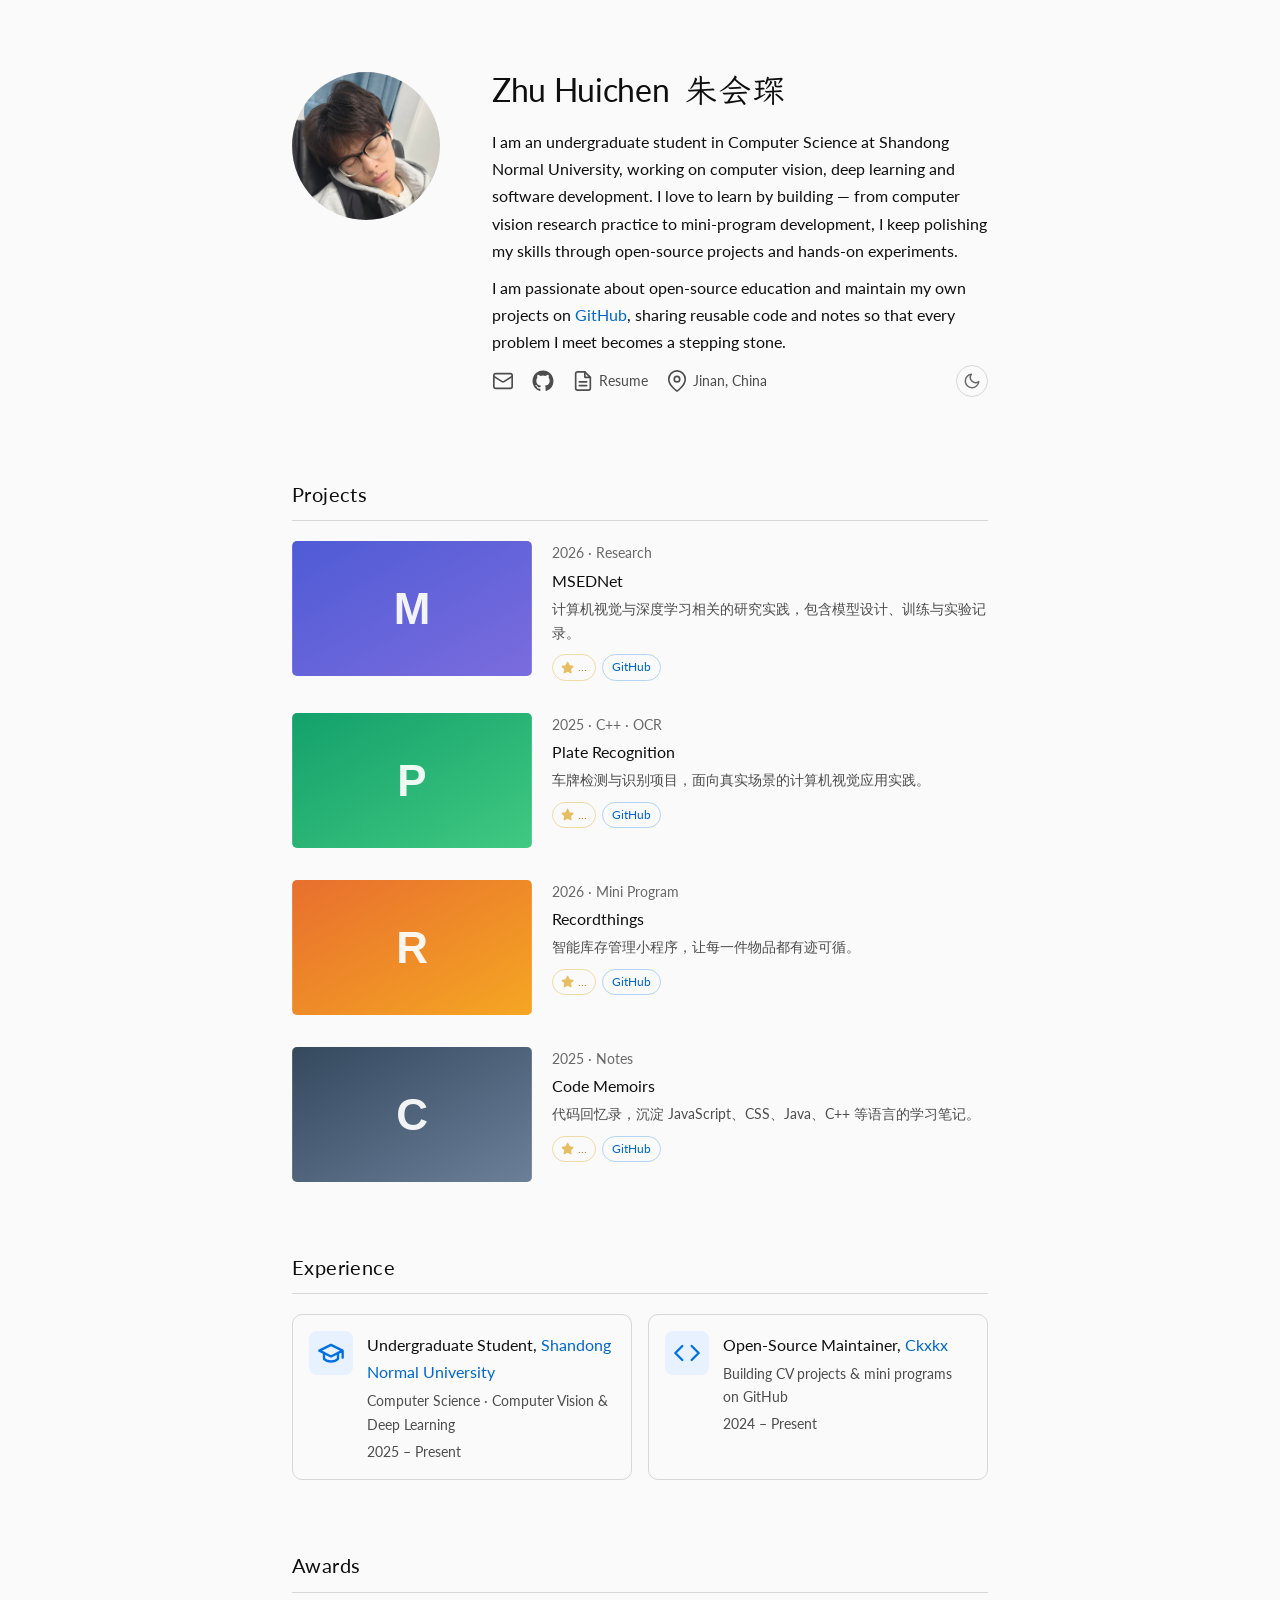
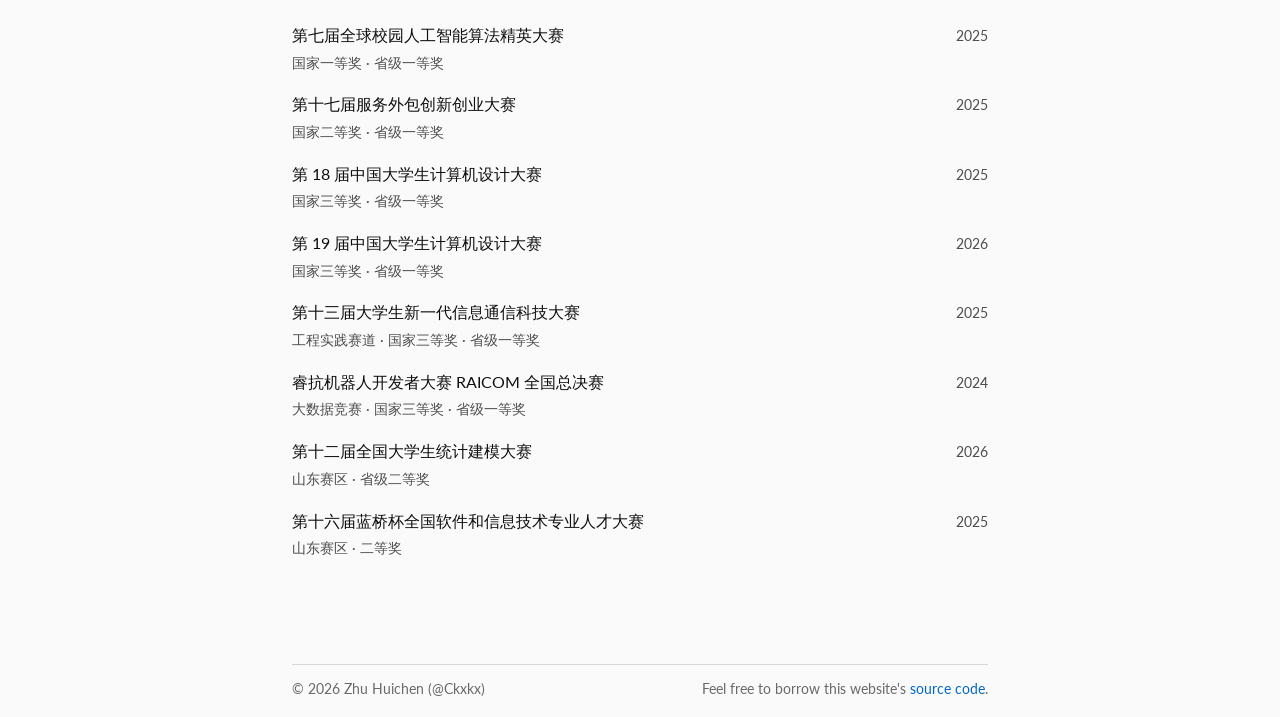
==== commit a0826b84: "Redesign personal homepage in krahets.com style" ====
--- a/index.html
+++ b/index.html
@@ -1,27 +1,241 @@
-<!doctype html>
+<!DOCTYPE html>
 <html lang="zh-CN">
-  <head>
-    <meta charset="UTF-8" />
-    <meta name="viewport" content="width=device-width, initial-scale=1" />
-    <meta name="description" content="Zhu huichen 的个人主页。计算机视觉、深度学习与开源项目。" />
-    <title>Zhu huichen · Ckxkx</title>
-    <link rel="preconnect" href="https://fonts.googleapis.com" />
-    <link rel="preconnect" href="https://fonts.gstatic.com" crossorigin />
-    <link href="https://fonts.googleapis.com/css2?family=DM+Mono:wght@400;500&family=Inter:wght@400;500;600;700&family=Noto+Sans+SC:wght@400;500;700&display=swap" rel="stylesheet" />
-    <link rel="stylesheet" href="styles.css" />
-  </head>
-  <body>
-    <header class="topbar"><a class="site-title" href="#top">Ckxkx</a><nav aria-label="页面导航"><a href="#projects">Projects</a><a href="#learning">Learning</a><button class="theme-toggle" type="button" aria-label="切换主题">☼</button></nav></header>
-    <main id="top">
-      <section class="intro"><div class="avatar" aria-hidden="true">ZH</div><div class="intro-copy"><h1>Zhu huichen <span>Ckxkx</span></h1><p>我是一名来自山东师范大学的计算机相关专业学生，正在学习和实践计算机视觉、深度学习与软件开发。</p><p>我喜欢通过开源项目、课程实践和个人实验持续积累，把遇到的问题整理成可以复用的代码和笔记。</p><div class="contact-links" aria-label="联系方式"><a href="mailto:huichen_zhu@qq.com">Email</a><a href="https://github.com/Ckxkx" target="_blank" rel="noreferrer">GitHub</a><span>Jinan, China</span></div></div></section>
-      <section class="content-section" id="projects"><h2>Projects</h2><div class="project-list">
-        <article class="project-item"><div class="project-year">2026</div><div><h3><a href="https://github.com/Ckxkx/MSEDNet" target="_blank" rel="noreferrer">MSEDNet</a></h3><p>计算机视觉与深度学习相关的研究实践，包含模型、训练和实验记录。</p><div class="meta">Python · Computer Vision · <a href="https://github.com/Ckxkx/MSEDNet" target="_blank" rel="noreferrer">GitHub ↗</a></div></div></article>
-        <article class="project-item"><div class="project-year">2025</div><div><h3><a href="https://github.com/Ckxkx/platerecognition" target="_blank" rel="noreferrer">Plate Recognition</a></h3><p>车牌检测与识别项目，面向实际场景探索计算机视觉应用。</p><div class="meta">C++ · OCR · <a href="https://github.com/Ckxkx/platerecognition" target="_blank" rel="noreferrer">GitHub ↗</a></div></div></article>
-        <article class="project-item"><div class="project-year">2026</div><div><h3><a href="https://github.com/Ckxkx/Recordthings" target="_blank" rel="noreferrer">Recordthings</a></h3><p>智能库存管理小程序，让每一件物品都有迹可循。</p><div class="meta">Vue · Uni-app · <a href="https://github.com/Ckxkx/Recordthings" target="_blank" rel="noreferrer">GitHub ↗</a></div></div></article>
-        <article class="project-item"><div class="project-year">2025</div><div><h3><a href="https://github.com/Ckxkx/Xcode" target="_blank" rel="noreferrer">Code Memoirs</a></h3><p>代码回忆录，记录 JavaScript、CSS、Java、C++ 等学习内容。</p><div class="meta">C++ · Notes · <a href="https://github.com/Ckxkx/Xcode" target="_blank" rel="noreferrer">GitHub ↗</a></div></div></article>
-      </div></section>
-      <section class="content-section" id="learning"><h2>Learning</h2><div class="simple-list"><div class="simple-item"><div class="project-year">NOW</div><div><h3>Computer Vision &amp; Deep Learning</h3><p>PyTorch · Python · OpenCV · 图像分割 · 目标检测</p></div></div><div class="simple-item"><div class="project-year">2025 —</div><div><h3>Shandong Normal University</h3><p>在山东师范大学学习计算机相关课程，持续进行软件开发与人工智能实践。</p></div></div><div class="simple-item"><div class="project-year">OPEN</div><div><h3>Open-source practice</h3><p>通过 GitHub 维护个人项目，记录学习过程，分享可运行的实践成果。</p></div></div></div></section>
-    </main>
-    <footer><span>© 2026 Zhu huichen</span><span>Built with HTML, CSS &amp; JavaScript</span><a href="https://github.com/Ckxkx/HC" target="_blank" rel="noreferrer">Source code ↗</a></footer><script src="script.js"></script>
-  </body>
+<head>
+  <meta charset="UTF-8" />
+  <meta name="viewport" content="width=device-width, initial-scale=1.0" />
+  <meta name="description" content="Zhu Huichen — undergraduate student at Shandong Normal University working on computer vision, deep learning and software development." />
+  <title>Zhu Huichen</title>
+
+  <link rel="preconnect" href="https://fonts.googleapis.com" />
+  <link rel="preconnect" href="https://fonts.gstatic.com" crossorigin />
+  <link href="https://fonts.googleapis.com/css2?family=Lato:wght@300;400;700&family=LXGW+WenKai+TC&display=swap" rel="stylesheet" />
+
+  <!-- Prevent flash of wrong theme -->
+  <script>
+    (function () {
+      var saved = localStorage.getItem('theme');
+      var prefersDark = window.matchMedia('(prefers-color-scheme: dark)').matches;
+      document.documentElement.setAttribute('data-theme', saved || (prefersDark ? 'dark' : 'light'));
+    })();
+  </script>
+
+  <link rel="stylesheet" href="styles.css" />
+</head>
+
+<body>
+  <svg class="icon-sprite" aria-hidden="true" focusable="false">
+    <symbol id="icon-fa-star" viewBox="0 0 576 512">
+      <path d="M316.9 18.4C311.6 7.5 300.4 0 288 0s-23.6 7.5-28.9 18.4L195 150.3 51.4 171.5c-12 1.8-22 10.2-25.7 21.7s-.7 24.2 7.9 32.7L137.8 329 113.2 474.7c-2 12 3 24.2 12.9 31.3s23 8 33.8 2.3L288 439.6l128.4 68.5c10.8 5.7 23.9 4.9 33.8-2.3s14.9-19.3 12.9-31.3L438.5 329 542.7 225.9c8.6-8.5 11.7-21.2 7.9-32.7s-13.7-19.9-25.7-21.7L381.2 150.3 316.9 18.4z"></path>
+    </symbol>
+  </svg>
+
+  <div class="container">
+
+    <!-- ── About ───────────────────────────────────────────── -->
+    <section aria-labelledby="about-name">
+      <div class="about">
+        <img class="about__photo" src="asserts/%E5%A4%B4%E5%83%8F.jpg" alt="Zhu Huichen" />
+        <div class="about__content">
+          <h1 class="about__name" id="about-name">
+            <span>Zhu Huichen</span>
+            <span style="font-family: 'LXGW WenKai TC', serif; font-weight: 400; font-size: 1em; color: var(--text-primary); letter-spacing: 0.05em;">朱会琛</span>
+          </h1>
+          <p class="about__bio">
+            I am an undergraduate student in Computer Science at Shandong Normal University,
+            working on computer vision, deep learning and software development.
+            I love to learn by building — from computer vision research practice to mini-program development,
+            I keep polishing my skills through open-source projects and hands-on experiments.
+          </p>
+          <p class="about__bio">
+            I am passionate about open-source education and maintain my own projects on
+            <a href="https://github.com/Ckxkx" target="_blank" rel="noopener noreferrer">GitHub</a>,
+            sharing reusable code and notes so that every problem I meet becomes a stepping stone.
+          </p>
+          <nav class="contact" aria-label="Contact links">
+            <a class="contact__link" href="mailto:huichen_zhu@qq.com" aria-label="Email">
+              <svg viewBox="0 0 24 24" fill="none" stroke="currentColor" stroke-width="1.8" stroke-linecap="round" stroke-linejoin="round" aria-hidden="true"><rect x="2" y="4" width="20" height="16" rx="2"/><path d="m22 7-8.97 5.7a1.94 1.94 0 0 1-2.06 0L2 7"/></svg>
+            </a>
+            <a class="contact__link" href="https://github.com/Ckxkx" target="_blank" rel="noopener noreferrer" aria-label="GitHub">
+              <svg viewBox="1.5 1.5 21 21" fill="currentColor" aria-hidden="true"><path d="M12 2C6.477 2 2 6.484 2 12.017c0 4.425 2.865 8.18 6.839 9.504.5.092.682-.217.682-.483 0-.237-.008-.868-.013-1.703-2.782.605-3.369-1.343-3.369-1.343-.454-1.158-1.11-1.466-1.11-1.466-.908-.62.069-.608.069-.608 1.003.07 1.531 1.032 1.531 1.032.892 1.53 2.341 1.088 2.91.832.092-.647.35-1.088.636-1.338-2.22-.253-4.555-1.113-4.555-4.951 0-1.093.39-1.988 1.029-2.688-.103-.253-.446-1.272.098-2.65 0 0 .84-.27 2.75 1.026A9.564 9.564 0 0 1 12 6.844a9.59 9.59 0 0 1 2.504.337c1.909-1.296 2.747-1.027 2.747-1.027.546 1.379.202 2.398.1 2.651.64.7 1.028 1.595 1.028 2.688 0 3.848-2.339 4.695-4.566 4.943.359.309.678.92.678 1.855 0 1.338-.012 2.419-.012 2.747 0 .268.18.58.688.482A10.02 10.02 0 0 0 22 12.017C22 6.484 17.522 2 12 2z"/></svg>
+            </a>
+            <a class="contact__link" href="asserts/%E6%9C%B1%E4%BC%9A%E7%90%9B%E4%B8%AA%E4%BA%BA%E7%AE%80%E5%8E%86.pdf" target="_blank" rel="noopener noreferrer" aria-label="Resume">
+              <svg viewBox="0 0 24 24" fill="none" stroke="currentColor" stroke-width="1.8" stroke-linecap="round" stroke-linejoin="round" aria-hidden="true"><path d="M14 2H6a2 2 0 0 0-2 2v16a2 2 0 0 0 2 2h12a2 2 0 0 0 2-2V8z"/><polyline points="14 2 14 8 20 8"/><line x1="16" y1="13" x2="8" y2="13"/><line x1="16" y1="17" x2="8" y2="17"/></svg>
+              <span>Resume</span>
+            </a>
+            <span class="contact__link contact__link--static" aria-label="Location">
+              <svg viewBox="0 0 24 24" fill="none" stroke="currentColor" stroke-width="1.8" stroke-linecap="round" stroke-linejoin="round" aria-hidden="true"><path d="M21 10c0 7-9 13-9 13s-9-6-9-13a9 9 0 0 1 18 0z"/><circle cx="12" cy="10" r="3"/></svg>
+              <span>Jinan, China</span>
+            </span>
+            <button class="theme-toggle" id="theme-toggle" aria-label="Toggle theme">
+              <!-- icon injected by JS -->
+            </button>
+          </nav>
+        </div>
+      </div>
+    </section>
+
+    <!-- ── Projects ────────────────────────────────────────── -->
+    <section aria-labelledby="projects-title">
+      <h2 class="section-title" id="projects-title">Projects</h2>
+      <div class="pub-list">
+
+        <article class="pub">
+          <img class="pub__thumb" src="data:image/svg+xml,%3Csvg xmlns='http://www.w3.org/2000/svg' viewBox='0 0 240 135'%3E%3Cdefs%3E%3ClinearGradient id='g' x1='0' y1='0' x2='1' y2='1'%3E%3Cstop offset='0' stop-color='%234f5bd5'/%3E%3Cstop offset='1' stop-color='%237b6cde'/%3E%3C/linearGradient%3E%3C/defs%3E%3Crect width='240' height='135' fill='url(%23g)'/%3E%3Ctext x='50%25' y='50%25' text-anchor='middle' dominant-baseline='central' font-family='Lato,Arial,sans-serif' font-size='44' font-weight='700' fill='rgba(255,255,255,0.92)'%3EM%3C/text%3E%3C/svg%3E" alt="MSEDNet" />
+          <div class="pub__body">
+            <span class="badge">2026 · Research</span>
+            <p class="pub__title">MSEDNet</p>
+            <p class="pub__authors">计算机视觉与深度学习相关的研究实践，包含模型设计、训练与实验记录。</p>
+            <div class="pill-links">
+              <a class="badge-link" href="https://github.com/Ckxkx/MSEDNet" target="_blank" rel="noopener noreferrer">
+                <span class="gh-badge" data-repo="Ckxkx/MSEDNet" aria-label="GitHub stars for Ckxkx/MSEDNet"><svg class="gh-badge__icon" aria-hidden="true"><use href="#icon-fa-star"></use></svg><span class="gh-badge__count">...</span></span>
+              </a>
+              <a class="pill" href="https://github.com/Ckxkx/MSEDNet" target="_blank" rel="noopener noreferrer">GitHub</a>
+            </div>
+          </div>
+        </article>
+
+        <article class="pub">
+          <img class="pub__thumb" src="data:image/svg+xml,%3Csvg xmlns='http://www.w3.org/2000/svg' viewBox='0 0 240 135'%3E%3Cdefs%3E%3ClinearGradient id='g' x1='0' y1='0' x2='1' y2='1'%3E%3Cstop offset='0' stop-color='%2313a06b'/%3E%3Cstop offset='1' stop-color='%2340c981'/%3E%3C/linearGradient%3E%3C/defs%3E%3Crect width='240' height='135' fill='url(%23g)'/%3E%3Ctext x='50%25' y='50%25' text-anchor='middle' dominant-baseline='central' font-family='Lato,Arial,sans-serif' font-size='44' font-weight='700' fill='rgba(255,255,255,0.92)'%3EP%3C/text%3E%3C/svg%3E" alt="Plate Recognition" />
+          <div class="pub__body">
+            <span class="badge">2025 · C++ · OCR</span>
+            <p class="pub__title">Plate Recognition</p>
+            <p class="pub__authors">车牌检测与识别项目，面向真实场景的计算机视觉应用实践。</p>
+            <div class="pill-links">
+              <a class="badge-link" href="https://github.com/Ckxkx/platerecognition" target="_blank" rel="noopener noreferrer">
+                <span class="gh-badge" data-repo="Ckxkx/platerecognition" aria-label="GitHub stars for Ckxkx/platerecognition"><svg class="gh-badge__icon" aria-hidden="true"><use href="#icon-fa-star"></use></svg><span class="gh-badge__count">...</span></span>
+              </a>
+              <a class="pill" href="https://github.com/Ckxkx/platerecognition" target="_blank" rel="noopener noreferrer">GitHub</a>
+            </div>
+          </div>
+        </article>
+
+        <article class="pub">
+          <img class="pub__thumb" src="data:image/svg+xml,%3Csvg xmlns='http://www.w3.org/2000/svg' viewBox='0 0 240 135'%3E%3Cdefs%3E%3ClinearGradient id='g' x1='0' y1='0' x2='1' y2='1'%3E%3Cstop offset='0' stop-color='%23e86f2e'/%3E%3Cstop offset='1' stop-color='%23f5a623'/%3E%3C/linearGradient%3E%3C/defs%3E%3Crect width='240' height='135' fill='url(%23g)'/%3E%3Ctext x='50%25' y='50%25' text-anchor='middle' dominant-baseline='central' font-family='Lato,Arial,sans-serif' font-size='44' font-weight='700' fill='rgba(255,255,255,0.92)'%3ER%3C/text%3E%3C/svg%3E" alt="Recordthings" />
+          <div class="pub__body">
+            <span class="badge">2026 · Mini Program</span>
+            <p class="pub__title">Recordthings</p>
+            <p class="pub__authors">智能库存管理小程序，让每一件物品都有迹可循。</p>
+            <div class="pill-links">
+              <a class="badge-link" href="https://github.com/Ckxkx/Recordthings" target="_blank" rel="noopener noreferrer">
+                <span class="gh-badge" data-repo="Ckxkx/Recordthings" aria-label="GitHub stars for Ckxkx/Recordthings"><svg class="gh-badge__icon" aria-hidden="true"><use href="#icon-fa-star"></use></svg><span class="gh-badge__count">...</span></span>
+              </a>
+              <a class="pill" href="https://github.com/Ckxkx/Recordthings" target="_blank" rel="noopener noreferrer">GitHub</a>
+            </div>
+          </div>
+        </article>
+
+        <article class="pub">
+          <img class="pub__thumb" src="data:image/svg+xml,%3Csvg xmlns='http://www.w3.org/2000/svg' viewBox='0 0 240 135'%3E%3Cdefs%3E%3ClinearGradient id='g' x1='0' y1='0' x2='1' y2='1'%3E%3Cstop offset='0' stop-color='%2334495e'/%3E%3Cstop offset='1' stop-color='%236b7f99'/%3E%3C/linearGradient%3E%3C/defs%3E%3Crect width='240' height='135' fill='url(%23g)'/%3E%3Ctext x='50%25' y='50%25' text-anchor='middle' dominant-baseline='central' font-family='Lato,Arial,sans-serif' font-size='44' font-weight='700' fill='rgba(255,255,255,0.92)'%3EC%3C/text%3E%3C/svg%3E" alt="Code Memoirs" />
+          <div class="pub__body">
+            <span class="badge">2025 · Notes</span>
+            <p class="pub__title">Code Memoirs</p>
+            <p class="pub__authors">代码回忆录，沉淀 JavaScript、CSS、Java、C++ 等语言的学习笔记。</p>
+            <div class="pill-links">
+              <a class="badge-link" href="https://github.com/Ckxkx/Xcode" target="_blank" rel="noopener noreferrer">
+                <span class="gh-badge" data-repo="Ckxkx/Xcode" aria-label="GitHub stars for Ckxkx/Xcode"><svg class="gh-badge__icon" aria-hidden="true"><use href="#icon-fa-star"></use></svg><span class="gh-badge__count">...</span></span>
+              </a>
+              <a class="pill" href="https://github.com/Ckxkx/Xcode" target="_blank" rel="noopener noreferrer">GitHub</a>
+            </div>
+          </div>
+        </article>
+
+      </div>
+    </section>
+
+    <!-- ── Experience ──────────────────────────────────────── -->
+    <section aria-labelledby="exp-title">
+      <h2 class="section-title" id="exp-title">Experience</h2>
+      <div class="exp-grid">
+
+        <div class="exp-card">
+          <img class="exp-card__icon" src="data:image/svg+xml,%3Csvg xmlns='http://www.w3.org/2000/svg' viewBox='0 0 24 24' fill='none' stroke='%230071e3' stroke-width='2' stroke-linecap='round' stroke-linejoin='round'%3E%3Cpath d='M22 10v6M2 10l10-5 10 5-10 5z'/%3E%3Cpath d='M6 12v5c3 3 9 3 12 0v-5'/%3E%3C/svg%3E" alt="University" />
+          <div class="exp-card__body">
+            <p class="exp-card__role">Undergraduate Student, <a href="https://www.sdnu.edu.cn/" target="_blank" rel="noopener noreferrer">Shandong Normal University</a></p>
+            <p class="exp-card__mentor">Computer Science · Computer Vision &amp; Deep Learning</p>
+            <p class="exp-card__period">2025 – Present</p>
+          </div>
+        </div>
+
+        <div class="exp-card">
+          <img class="exp-card__icon" src="data:image/svg+xml,%3Csvg xmlns='http://www.w3.org/2000/svg' viewBox='0 0 24 24' fill='none' stroke='%230071e3' stroke-width='2' stroke-linecap='round' stroke-linejoin='round'%3E%3Cpolyline points='16 18 22 12 16 6'/%3E%3Cpolyline points='8 6 2 12 8 18'/%3E%3C/svg%3E" alt="Open Source" />
+          <div class="exp-card__body">
+            <p class="exp-card__role">Open-Source Maintainer, <a href="https://github.com/Ckxkx" target="_blank" rel="noopener noreferrer">Ckxkx</a></p>
+            <p class="exp-card__mentor">Building CV projects &amp; mini programs on GitHub</p>
+            <p class="exp-card__period">2024 – Present</p>
+          </div>
+        </div>
+
+      </div>
+    </section>
+
+    <!-- ── Awards ──────────────────────────────────────────── -->
+    <section aria-labelledby="awards-title">
+      <h2 class="section-title" id="awards-title">Awards</h2>
+      <div class="award">
+        <div class="award__left">
+          <p class="award__name">第七届全球校园人工智能算法精英大赛</p>
+          <p class="award__desc">国家一等奖 · 省级一等奖</p>
+        </div>
+        <span class="award__year">2025</span>
+      </div>
+      <div class="award">
+        <div class="award__left">
+          <p class="award__name">第十七届服务外包创新创业大赛</p>
+          <p class="award__desc">国家二等奖 · 省级一等奖</p>
+        </div>
+        <span class="award__year">2025</span>
+      </div>
+      <div class="award">
+        <div class="award__left">
+          <p class="award__name">第 18 届中国大学生计算机设计大赛</p>
+          <p class="award__desc">国家三等奖 · 省级一等奖</p>
+        </div>
+        <span class="award__year">2025</span>
+      </div>
+      <div class="award">
+        <div class="award__left">
+          <p class="award__name">第 19 届中国大学生计算机设计大赛</p>
+          <p class="award__desc">国家三等奖 · 省级一等奖</p>
+        </div>
+        <span class="award__year">2026</span>
+      </div>
+      <div class="award">
+        <div class="award__left">
+          <p class="award__name">第十三届大学生新一代信息通信科技大赛</p>
+          <p class="award__desc">工程实践赛道 · 国家三等奖 · 省级一等奖</p>
+        </div>
+        <span class="award__year">2025</span>
+      </div>
+      <div class="award">
+        <div class="award__left">
+          <p class="award__name">睿抗机器人开发者大赛 RAICOM 全国总决赛</p>
+          <p class="award__desc">大数据竞赛 · 国家三等奖 · 省级一等奖</p>
+        </div>
+        <span class="award__year">2024</span>
+      </div>
+      <div class="award">
+        <div class="award__left">
+          <p class="award__name">第十二届全国大学生统计建模大赛</p>
+          <p class="award__desc">山东赛区 · 省级二等奖</p>
+        </div>
+        <span class="award__year">2026</span>
+      </div>
+      <div class="award">
+        <div class="award__left">
+          <p class="award__name">第十六届蓝桥杯全国软件和信息技术专业人才大赛</p>
+          <p class="award__desc">山东赛区 · 二等奖</p>
+        </div>
+        <span class="award__year">2025</span>
+      </div>
+    </section>
+
+    <footer class="site-footer">
+      <p>© 2026 Zhu Huichen (@Ckxkx)</p>
+      <p>Feel free to borrow this website's <a href="https://github.com/Ckxkx/HC" target="_blank" rel="noopener noreferrer">source code</a>.</p>
+    </footer>
+
+  </div>
+
+  <script src="script.js"></script>
+</body>
 </html>
--- a/styles.css
+++ b/styles.css
@@ -1 +1,515 @@
-:root{--bg:#fff;--text:#222;--muted:#6f6f6f;--line:#e8e8e8;--link:#1769aa}*{box-sizing:border-box}html{scroll-behavior:smooth}body{margin:0;background:var(--bg);color:var(--text);font-family:Inter,'Noto Sans SC',Arial,sans-serif;font-size:15px;line-height:1.75}.topbar,main,footer{width:min(860px,calc(100% - 44px));margin:0 auto}.topbar{height:68px;border-bottom:1px solid var(--line);display:flex;align-items:center;justify-content:space-between}.site-title{font-weight:700;color:var(--text);text-decoration:none}.topbar nav{display:flex;align-items:center;gap:24px}.topbar nav a{color:var(--muted);font-size:13px;text-decoration:none}.topbar nav a:hover,a:hover{color:var(--link)}.theme-toggle{border:0;background:transparent;color:var(--muted);cursor:pointer;font-size:19px;padding:0 2px}.intro{display:grid;grid-template-columns:120px 1fr;gap:28px;padding:64px 0 56px}.avatar{width:104px;height:104px;border-radius:50%;display:grid;place-items:center;background:#242424;color:#fff;font-family:Georgia,serif;font-size:31px;font-style:italic}.intro-copy h1{font-size:28px;line-height:1.25;margin:0 0 18px;letter-spacing:-.035em}.intro-copy h1 span{font-size:16px;color:var(--muted);font-weight:400;margin-left:8px}.intro-copy p{max-width:680px;color:#4f4f4f;margin:0 0 12px}.contact-links{display:flex;gap:18px;align-items:center;margin-top:20px;font-size:13px}.contact-links a,.meta a,a{color:var(--link)}.contact-links a{text-decoration:none}.contact-links span{color:var(--muted)}.content-section{padding:40px 0;border-top:1px solid var(--line)}h2{font-size:20px;line-height:1.3;margin:0 0 28px;letter-spacing:-.025em}.project-list,.simple-list{display:flex;flex-direction:column}.project-item,.simple-item{display:grid;grid-template-columns:105px 1fr;gap:28px;padding:0 0 28px;margin-bottom:28px;border-bottom:1px solid var(--line)}.project-item:last-child,.simple-item:last-child{border-bottom:0;margin-bottom:0;padding-bottom:0}.project-year{font:11px 'DM Mono',monospace;letter-spacing:.08em;color:#8a8a8a;padding-top:4px}.project-item h3,.simple-item h3{font-size:16px;margin:0 0 4px;font-weight:600;line-height:1.45}.project-item h3 a{color:var(--text);text-decoration:none}.project-item h3 a:hover{color:var(--link)}.project-item p,.simple-item p{margin:0;color:var(--muted);font-size:14px}.meta{font:11px 'DM Mono',monospace;color:#929292;margin-top:8px}.meta a{text-decoration:none}footer{border-top:1px solid var(--line);padding:22px 0 30px;display:flex;justify-content:space-between;gap:16px;color:#999;font-size:11px}footer a{color:#999;text-decoration:none}@media(max-width:600px){.topbar,main,footer{width:calc(100% - 30px)}.topbar{height:60px}.topbar nav{gap:12px}.intro{grid-template-columns:1fr;padding:42px 0 40px;gap:22px}.avatar{width:74px;height:74px;font-size:23px}.intro-copy h1{font-size:25px}.project-item,.simple-item{grid-template-columns:78px 1fr;gap:15px}footer{flex-wrap:wrap}footer span:nth-child(2){display:none}}body.dark{--bg:#171717;--text:#efefef;--muted:#a0a0a0;--line:#373737;--link:#79b8e8}.dark .avatar{background:#eee;color:#171717}.dark .project-item h3 a{color:var(--text)}
+/* ─── Reset ─────────────────────────────────────────────── */
+*, *::before, *::after { box-sizing: border-box; margin: 0; padding: 0; }
+
+/* ─── Design Tokens (OKLCH — perceptually uniform) ──────── */
+:root {
+  --bg:             oklch(98.5% 0    0);    /* neutral white */
+  --text-primary:   oklch(17%  0    0);    /* neutral near-black */
+  --text-secondary: oklch(42%  0    0);    /* neutral medium gray */
+  --text-muted:     oklch(52%  0    0);    /* neutral light gray */
+  --accent:         #06c;               /* Apple blue — links */
+  --accent-bg:      #e8f1ff;            /* light blue hover fill */
+  --accent-border:  #b3d4f5;            /* light blue border */
+  --venue:          #0071e3;            /* Apple filled blue — badge */
+  --star-bg:        transparent;
+  --star-icon:      #e3b341;
+  --star-text:      #ad7c10;
+  --star-border:    color-mix(in srgb, var(--star-icon) 45%, transparent);
+  --star-hover-bg:  color-mix(in srgb, var(--star-icon) 12%, transparent);
+  --border:         oklch(88%  0    0);    /* neutral divider */
+  --media-placeholder: oklch(97% 0 0);    /* light gray while media loads */
+
+  /* Type scale — modular 1.25 ratio */
+  --text-xs:    0.75rem;    /* 12px */
+  --text-sm:    0.875rem;   /* 14px */
+  --text-base:  1rem;       /* 16px — body minimum */
+  --text-md:    1.125rem;  /* 18px */
+  --text-lg:    1.25rem;   /* 20px */
+  --text-xl:    clamp(1.5rem, 4vw, 1.875rem);
+  --text-name:  clamp(1.5rem, 4vw, 2rem);
+
+  /* Families */
+  --serif: 'Lato', 'Helvetica Neue', Arial, sans-serif;
+  --sans:  'Lato', 'Helvetica Neue', Arial, sans-serif;
+
+  --max-width: 760px;
+  --radius: 5px;
+}
+
+/* ─── Base ───────────────────────────────────────────────── */
+html { scroll-behavior: smooth; }
+
+body {
+  font-family: var(--sans);
+  font-size: var(--text-base);
+  font-optical-sizing: auto;
+  line-height: 1.7;
+  color: var(--text-primary);
+  background-color: var(--bg);
+  -webkit-font-smoothing: antialiased;
+}
+
+a {
+  color: var(--accent);
+  text-decoration: none;
+}
+
+a:hover { text-decoration: underline; }
+
+/* ─── Layout ─────────────────────────────────────────────── */
+.container {
+  max-width: var(--max-width);
+  margin: 0 auto;
+  padding: clamp(40px, 8vw, 72px) clamp(20px, 5vw, 32px) 0;
+}
+
+/* ─── About ──────────────────────────────────────────────── */
+.about {
+  display: flex;
+  gap: clamp(28px, 6vw, 52px);
+  align-items: flex-start;
+  margin-bottom: clamp(52px, 8vw, 80px);
+}
+
+.about__photo {
+  flex-shrink: 0;
+  width: clamp(108px, 20vw, 148px);
+  height: clamp(108px, 20vw, 148px);
+  border-radius: 50%;
+  object-fit: cover;
+  object-position: top center;
+}
+
+.about__content { flex: 1; }
+
+.about__name {
+  font-family: var(--serif);
+  font-size: var(--text-name);
+  font-weight: 400;
+  letter-spacing: -0.01em;
+  line-height: 1.15;
+  margin-bottom: 0.6em;
+  display: flex;
+  align-items: baseline;
+  gap: 0.5em;
+}
+
+.about__role {
+  font-size: var(--text-sm);
+  color: var(--text-muted);
+  margin-bottom: 1em;
+}
+
+.about__bio {
+  font-size: var(--text-base);
+  color: var(--text-primary);
+  max-width: 58ch;
+  margin-bottom: 0.6em;
+}
+
+/* ─── Contact links ──────────────────────────────────────── */
+.contact {
+  display: flex;
+  flex-wrap: wrap;
+  gap: 12px 18px;
+}
+
+.contact__link {
+  display: inline-flex;
+  align-items: center;
+  gap: 5px;
+  font-size: var(--text-sm);
+  font-weight: 400;
+  color: var(--text-secondary);
+  text-decoration: none;
+  transition: color 0.15s ease-out;
+}
+
+.contact__link:hover {
+  color: var(--accent);
+  text-decoration: none;
+}
+
+.contact__link svg {
+  width: 22px;
+  height: 22px;
+  flex-shrink: 0;
+}
+
+.contact__link--static { cursor: default; }
+.contact__link--static:hover { color: var(--text-secondary); }
+
+/* ─── Section ─────────────────────────────────────────────── */
+section { margin-bottom: clamp(44px, 8vw, 68px); }
+
+.section-title {
+  font-family: var(--serif);
+  font-size: var(--text-lg);
+  font-weight: 400;
+  letter-spacing: 0.02em;
+  color: var(--text-primary);
+  margin-bottom: 1.25rem;
+  padding-bottom: 0.6rem;
+  border-bottom: 1px solid var(--border);
+}
+
+/* ─── Publications ───────────────────────────────────────── */
+.pub-list { display: flex; flex-direction: column; gap: 2rem; }
+
+.pub {
+  display: flex;
+  gap: 1.25rem;
+  align-items: flex-start;
+}
+
+.pub__thumb {
+  flex-shrink: 0;
+  width: 240px;
+  aspect-ratio: 16 / 9;
+  border-radius: var(--radius);
+  object-fit: cover;
+  background-color: var(--media-placeholder);
+}
+
+.pub__body { flex: 1; }
+
+.badge {
+  display: block;
+  width: fit-content;
+  font-size: var(--text-sm);
+  font-weight: 400;
+  color: var(--text-muted);
+  margin-bottom: 0.25rem;
+}
+
+.badge__accent {
+  color: #9d565d;
+  font-weight: 400;
+  letter-spacing: 0.01em;
+}
+
+.pub__title {
+  font-size: var(--text-base);
+  font-weight: 400;
+  line-height: 1.45;
+  margin-bottom: 0.3rem;
+  color: var(--text-primary);
+}
+
+.pub__authors {
+  font-size: var(--text-sm);
+  color: var(--text-secondary);
+  margin-bottom: 0.6rem;
+}
+
+.pub__authors strong {
+  font-weight: 700;
+}
+
+.pub__authors a {
+  color: inherit;
+  text-decoration: none;
+}
+
+.pub__authors a:hover { text-decoration: underline; }
+
+.pub__author-mark {
+  margin-left: 0.08em;
+  font-size: 0.8em;
+  line-height: 0;
+  vertical-align: super;
+}
+
+.award__desc a { color: inherit; text-decoration: none; }
+.award__desc a:hover { text-decoration: underline; }
+
+.pill-links { display: flex; flex-wrap: wrap; gap: 6px; align-items: center; }
+
+.pill {
+  font-size: var(--text-xs);
+  font-weight: 400;
+  color: var(--accent);
+  text-decoration: none;
+  padding: 2px 9px;
+  border: 1px solid var(--accent-border);
+  border-radius: 9999px;
+  transition: background-color 0.15s ease-out;
+}
+
+.pill:hover {
+  background-color: var(--accent-bg);
+  text-decoration: none;
+}
+
+.badge-link { display: inline-flex; align-items: center; color: var(--accent); text-decoration: none; }
+.icon-sprite { position: absolute; width: 0; height: 0; overflow: hidden; }
+
+.gh-badge {
+  display: inline-flex;
+  align-items: center;
+  gap: 4px;
+  border-radius: 9999px;
+  border: 1px solid var(--star-border);
+  padding: 2px 8px;
+  color: var(--text-secondary);
+  background-color: var(--star-bg);
+  font-size: var(--text-xs);
+  font-weight: 400;
+  line-height: 1.7;
+  font-variant-numeric: tabular-nums;
+  white-space: nowrap;
+  transition: background-color 0.15s ease-out;
+}
+
+.gh-badge__icon {
+  width: 1.1em;
+  height: 1.1em;
+  flex-shrink: 0;
+  color: var(--star-icon);
+  fill: currentColor;
+  opacity: 0.82;
+}
+
+.gh-badge__count {
+  min-width: 0;
+  color: var(--star-text);
+  font-weight: 400;
+  text-align: right;
+}
+
+.badge-link:hover {
+  text-decoration: none;
+}
+
+.badge-link:hover .gh-badge {
+  background-color: var(--star-hover-bg);
+}
+
+.badge-link:hover .gh-badge__icon {
+  opacity: 1;
+}
+
+/* ─── Books ──────────────────────────────────────────────── */
+.book-list { display: flex; flex-direction: column; gap: 2rem; }
+
+.book {
+  display: flex;
+  gap: 1.25rem;
+  align-items: flex-start;
+}
+
+.book__thumb {
+  flex-shrink: 0;
+  width: 240px;
+  aspect-ratio: 16 / 9;
+  border-radius: var(--radius);
+  object-fit: cover;
+}
+
+.book__body { flex: 1; }
+
+.book__title {
+  font-size: var(--text-base);
+  font-weight: 400;
+  margin-bottom: 0.25rem;
+  color: var(--text-primary);
+}
+
+.book__desc {
+  font-size: var(--text-sm);
+  color: var(--text-secondary);
+  max-width: 54ch;
+  margin-bottom: 0.6rem;
+}
+
+/* ─── Experience ─────────────────────────────────────────── */
+.exp-grid {
+  display: grid;
+  grid-template-columns: 1fr 1fr;
+  gap: 1rem;
+}
+
+.exp-card {
+  display: flex;
+  gap: 0.875rem;
+  padding: 1rem;
+  border: 1px solid var(--border);
+  border-radius: 10px;
+}
+
+.exp-card__icon {
+  width: 44px;
+  height: 44px;
+  border-radius: 8px;
+  object-fit: cover;
+  flex-shrink: 0;
+  background-color: var(--accent-bg);
+  padding: 8px;
+}
+
+.exp-card__body {
+  display: flex;
+  flex-direction: column;
+  gap: 0.2rem;
+}
+
+.exp-card__role {
+  font-size: var(--text-base);
+  color: var(--text-primary);
+  margin: 0;
+}
+
+.exp-card__role a {
+  color: var(--accent);
+  text-decoration: none;
+}
+
+.exp-card__role a:hover { text-decoration: underline; }
+
+.exp-card__mentor {
+  font-size: var(--text-sm);
+  color: var(--text-secondary);
+  margin: 0;
+}
+
+.exp-card__mentor a {
+  color: var(--accent);
+  text-decoration: none;
+}
+
+.exp-card__mentor a:hover { text-decoration: underline; }
+.exp-card__period {
+  font-size: var(--text-sm);
+  color: var(--text-secondary);
+  margin: 0;
+}
+
+/* ─── Motion ─────────────────────────────────────────────── */
+@media (prefers-reduced-motion: reduce) {
+  *, *::before, *::after {
+    transition-duration: 0.01ms !important;
+    animation-duration: 0.01ms !important;
+  }
+}
+
+/* ─── Awards ─────────────────────────────────────────────── */
+.award {
+  display: flex;
+  justify-content: space-between;
+  align-items: baseline;
+  gap: 1rem;
+  padding: 0.5rem 0;
+}
+.award__left { flex: 1; min-width: 0; }
+.award__name { font-size: var(--text-base); color: var(--text-primary); font-weight: 400; margin: 0 0 0.15rem; }
+.award__desc { font-size: var(--text-sm); color: var(--text-secondary); margin: 0; }
+.award__year { font-size: var(--text-sm); color: var(--text-secondary); white-space: nowrap; flex-shrink: 0; }
+
+/* ─── Footer ─────────────────────────────────────────────── */
+.site-footer {
+  margin-top: 6rem;
+  padding-top: 0.75rem;
+  padding-bottom: 1rem;
+  border-top: 1px solid var(--border);
+  font-size: var(--text-sm);
+  color: var(--text-muted);
+  display: flex;
+  justify-content: space-between;
+  align-items: center;
+}
+
+.site-footer p {
+  padding: 0;
+}
+
+.site-footer a {
+  color: var(--accent);
+  text-decoration: none;
+  text-underline-offset: 2px;
+}
+
+.site-footer a:hover { text-decoration: underline; }
+
+[data-theme="dark"] {
+  --bg:             #1e1e1e;
+  --text-primary:   oklch(96%  0     0);    /* near-white */
+  --text-secondary: oklch(80%  0     0);    /* medium gray */
+  --text-muted:     oklch(68%  0     0);    /* dimmer gray */
+  --accent:         #2997ff;            /* Apple dark blue — brighter on dark bg */
+  --accent-bg:      #123a66;            /* dark blue hover fill */
+  --accent-border:  #1a4a8a;            /* mid blue border */
+  --venue:          #2997ff;            /* Apple dark blue — badge */
+  --star-bg:        transparent;
+  --star-icon:      #f2cc60;
+  --star-text:      #f2cc60;
+  --star-border:    color-mix(in srgb, var(--star-icon) 50%, transparent);
+  --star-hover-bg:  color-mix(in srgb, var(--star-icon) 16%, transparent);
+  --border:         oklch(36%  0     0);    /* neutral separator */
+  --media-placeholder: oklch(24% 0 0);    /* dark gray while media loads */
+}
+
+[data-theme="dark"] .pub__thumb,
+[data-theme="dark"] .book__thumb,
+[data-theme="dark"] .exp-card__icon {
+  filter: brightness(0.82);
+}
+
+[data-theme="dark"] .badge__accent {
+  color: oklch(82% 0.035 12);
+}
+
+/* ─── Theme toggle ───────────────────────────────────────── */
+.theme-toggle {
+  margin-left: auto;
+  width: 32px;
+  height: 32px;
+  border-radius: 50%;
+  border: 1px solid var(--border);
+  background: transparent;
+  color: var(--text-muted);
+  cursor: pointer;
+  display: flex;
+  align-items: center;
+  justify-content: center;
+  padding: 0;
+  flex-shrink: 0;
+  transition: background-color 0.15s ease-out, color 0.15s ease-out, border-color 0.15s ease-out;
+}
+
+.theme-toggle:hover {
+  background-color: var(--accent-bg);
+  color: var(--accent);
+  border-color: var(--accent-border);
+}
+
+.theme-toggle:focus-visible {
+  outline: 2px solid var(--accent);
+  outline-offset: 3px;
+}
+
+.theme-toggle svg { width: 18px; height: 18px; }
+
+/* ─── Responsive ─────────────────────────────────────────── */
+@media (max-width: 560px) {
+  .about {
+    flex-direction: column;
+    align-items: center;
+    gap: 1.0em;
+  }
+
+  .about__content { width: 100%; }
+  .about__name { justify-content: center; }
+
+  .about__bio { max-width: none; }
+  .contact { justify-content: center; }
+
+  .pub, .book { flex-direction: column; }
+
+  .pub__thumb, .book__thumb {
+    width: 100%;
+    aspect-ratio: 16 / 9;
+    height: auto;
+  }
+
+  .exp-grid { grid-template-columns: 1fr; }
+}
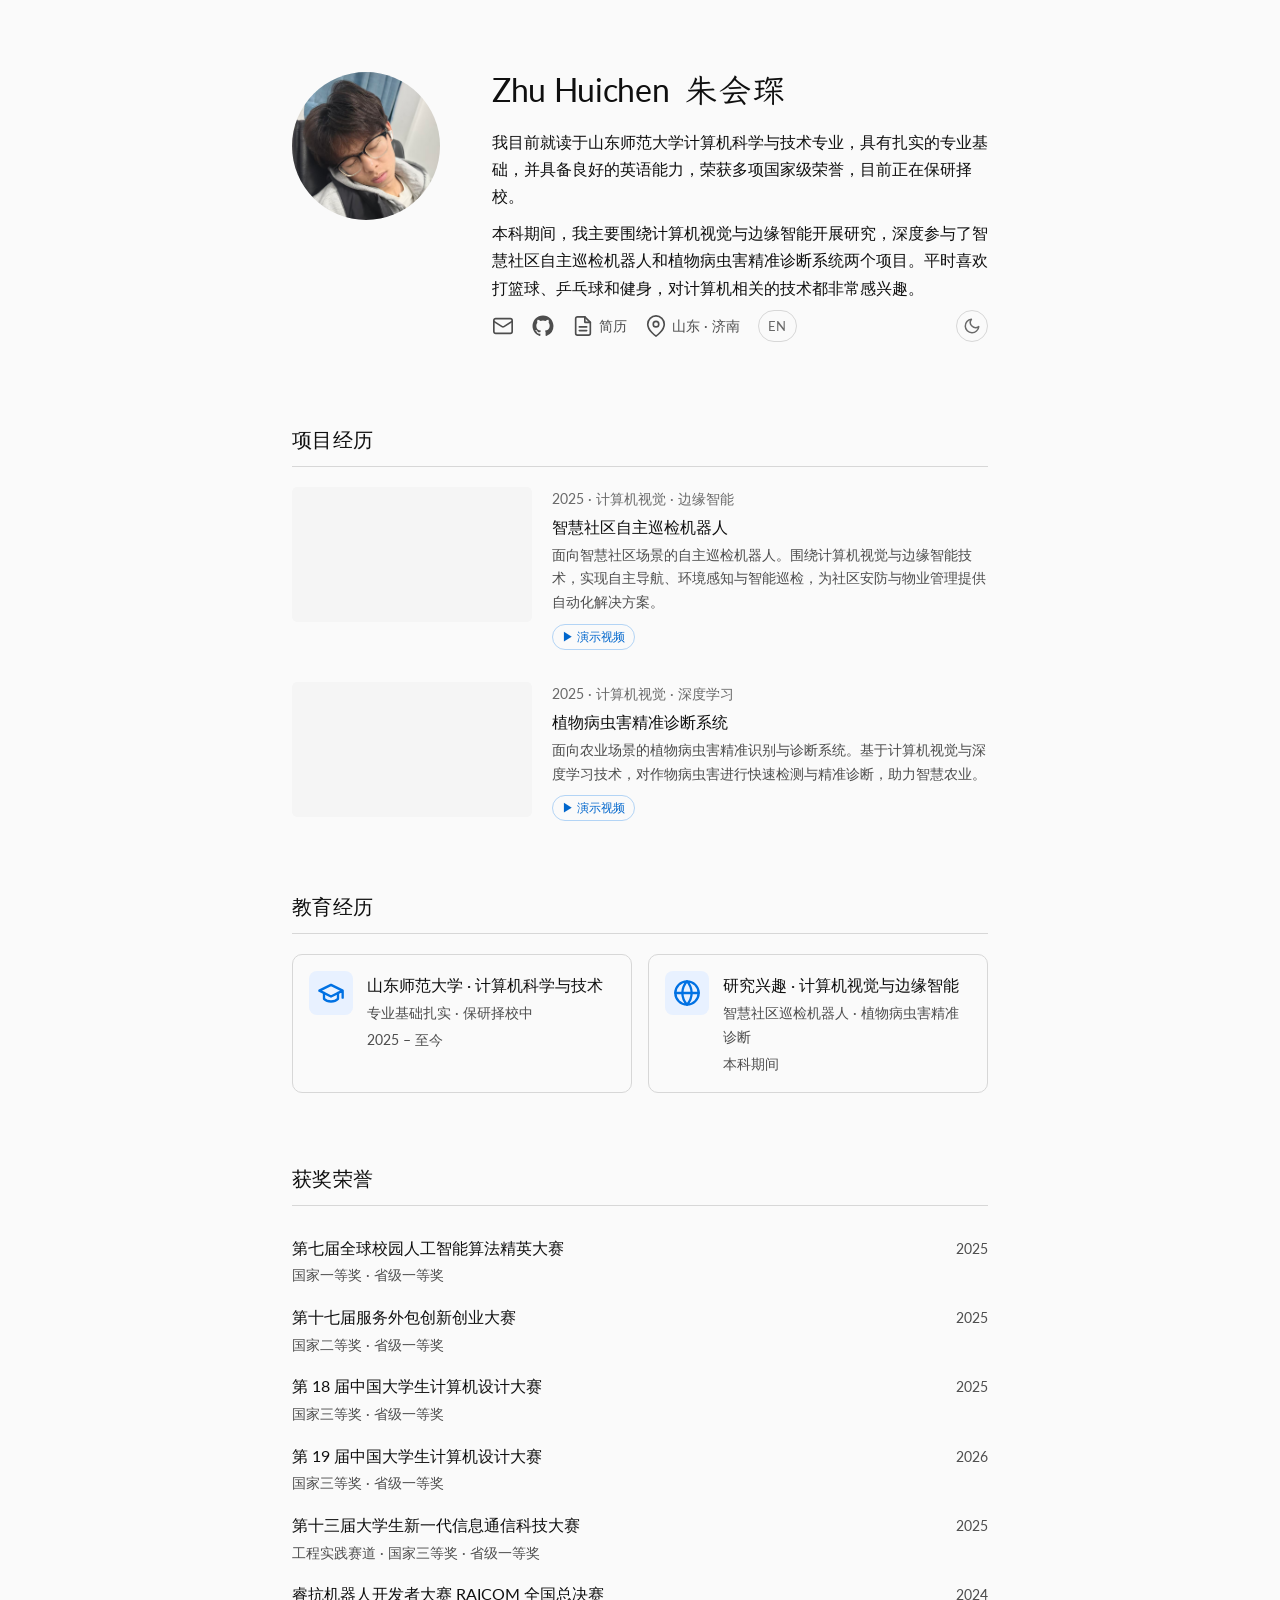
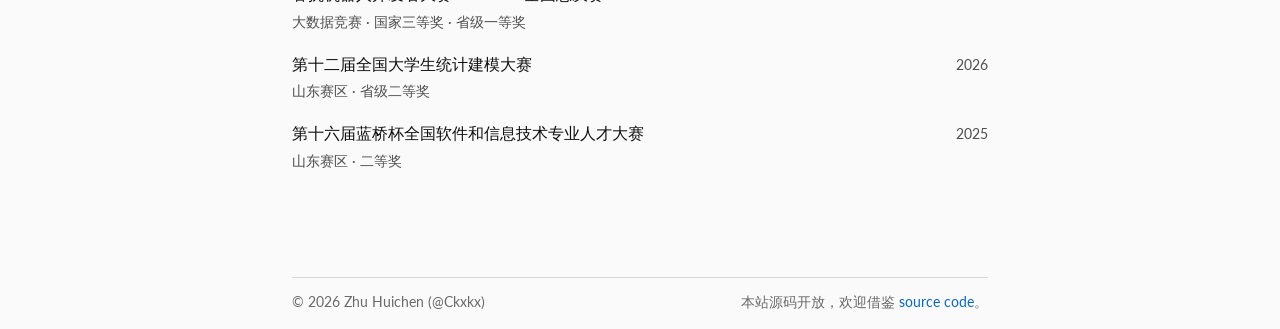
==== commit 5c86480f: "Update bio, add EN/CN toggle, replace projects with video demos" ====
--- a/index.html
+++ b/index.html
@@ -3,7 +3,7 @@
 <head>
   <meta charset="UTF-8" />
   <meta name="viewport" content="width=device-width, initial-scale=1.0" />
-  <meta name="description" content="Zhu Huichen — undergraduate student at Shandong Normal University working on computer vision, deep learning and software development." />
+  <meta name="description" content="Zhu Huichen — undergraduate student at Shandong Normal University working on computer vision and edge intelligence." />
   <title>Zhu Huichen</title>
 
   <link rel="preconnect" href="https://fonts.googleapis.com" />
@@ -23,12 +23,6 @@
 </head>
 
 <body>
-  <svg class="icon-sprite" aria-hidden="true" focusable="false">
-    <symbol id="icon-fa-star" viewBox="0 0 576 512">
-      <path d="M316.9 18.4C311.6 7.5 300.4 0 288 0s-23.6 7.5-28.9 18.4L195 150.3 51.4 171.5c-12 1.8-22 10.2-25.7 21.7s-.7 24.2 7.9 32.7L137.8 329 113.2 474.7c-2 12 3 24.2 12.9 31.3s23 8 33.8 2.3L288 439.6l128.4 68.5c10.8 5.7 23.9 4.9 33.8-2.3s14.9-19.3 12.9-31.3L438.5 329 542.7 225.9c8.6-8.5 11.7-21.2 7.9-32.7s-13.7-19.9-25.7-21.7L381.2 150.3 316.9 18.4z"></path>
-    </symbol>
-  </svg>
-
   <div class="container">
 
     <!-- ── About ───────────────────────────────────────────── -->
@@ -40,16 +34,11 @@
             <span>Zhu Huichen</span>
             <span style="font-family: 'LXGW WenKai TC', serif; font-weight: 400; font-size: 1em; color: var(--text-primary); letter-spacing: 0.05em;">朱会琛</span>
           </h1>
-          <p class="about__bio">
-            I am an undergraduate student in Computer Science at Shandong Normal University,
-            working on computer vision, deep learning and software development.
-            I love to learn by building — from computer vision research practice to mini-program development,
-            I keep polishing my skills through open-source projects and hands-on experiments.
+          <p class="about__bio" data-i18n="bio1">
+            我目前就读于山东师范大学计算机科学与技术专业，具有扎实的专业基础，并具备良好的英语能力，荣获多项国家级荣誉，目前正在保研择校。
           </p>
-          <p class="about__bio">
-            I am passionate about open-source education and maintain my own projects on
-            <a href="https://github.com/Ckxkx" target="_blank" rel="noopener noreferrer">GitHub</a>,
-            sharing reusable code and notes so that every problem I meet becomes a stepping stone.
+          <p class="about__bio" data-i18n="bio2">
+            本科期间，我主要围绕计算机视觉与边缘智能开展研究，深度参与了智慧社区自主巡检机器人和植物病虫害精准诊断系统两个项目。平时喜欢打篮球、乒乓球和健身，对计算机相关的技术都非常感兴趣。
           </p>
           <nav class="contact" aria-label="Contact links">
             <a class="contact__link" href="mailto:huichen_zhu@qq.com" aria-label="Email">
@@ -60,12 +49,13 @@
             </a>
             <a class="contact__link" href="asserts/%E6%9C%B1%E4%BC%9A%E7%90%9B%E4%B8%AA%E4%BA%BA%E7%AE%80%E5%8E%86.pdf" target="_blank" rel="noopener noreferrer" aria-label="Resume">
               <svg viewBox="0 0 24 24" fill="none" stroke="currentColor" stroke-width="1.8" stroke-linecap="round" stroke-linejoin="round" aria-hidden="true"><path d="M14 2H6a2 2 0 0 0-2 2v16a2 2 0 0 0 2 2h12a2 2 0 0 0 2-2V8z"/><polyline points="14 2 14 8 20 8"/><line x1="16" y1="13" x2="8" y2="13"/><line x1="16" y1="17" x2="8" y2="17"/></svg>
-              <span>Resume</span>
+              <span data-i18n="resume">简历</span>
             </a>
             <span class="contact__link contact__link--static" aria-label="Location">
               <svg viewBox="0 0 24 24" fill="none" stroke="currentColor" stroke-width="1.8" stroke-linecap="round" stroke-linejoin="round" aria-hidden="true"><path d="M21 10c0 7-9 13-9 13s-9-6-9-13a9 9 0 0 1 18 0z"/><circle cx="12" cy="10" r="3"/></svg>
-              <span>Jinan, China</span>
+              <span data-i18n="location">山东 · 济南</span>
             </span>
+            <button class="lang-toggle" id="lang-toggle" aria-label="Switch language" title="中 / EN">EN</button>
             <button class="theme-toggle" id="theme-toggle" aria-label="Toggle theme">
               <!-- icon injected by JS -->
             </button>
@@ -76,65 +66,37 @@
 
     <!-- ── Projects ────────────────────────────────────────── -->
     <section aria-labelledby="projects-title">
-      <h2 class="section-title" id="projects-title">Projects</h2>
+      <h2 class="section-title" id="projects-title" data-i18n="projectsTitle">项目经历</h2>
       <div class="pub-list">
 
         <article class="pub">
-          <img class="pub__thumb" src="data:image/svg+xml,%3Csvg xmlns='http://www.w3.org/2000/svg' viewBox='0 0 240 135'%3E%3Cdefs%3E%3ClinearGradient id='g' x1='0' y1='0' x2='1' y2='1'%3E%3Cstop offset='0' stop-color='%234f5bd5'/%3E%3Cstop offset='1' stop-color='%237b6cde'/%3E%3C/linearGradient%3E%3C/defs%3E%3Crect width='240' height='135' fill='url(%23g)'/%3E%3Ctext x='50%25' y='50%25' text-anchor='middle' dominant-baseline='central' font-family='Lato,Arial,sans-serif' font-size='44' font-weight='700' fill='rgba(255,255,255,0.92)'%3EM%3C/text%3E%3C/svg%3E" alt="MSEDNet" />
+          <video class="pub__thumb" autoplay loop muted playsinline preload="metadata">
+            <source src="asserts/%E9%A1%B9%E7%9B%AE/web/robot_web.mp4" type="video/mp4" />
+          </video>
           <div class="pub__body">
-            <span class="badge">2026 · Research</span>
-            <p class="pub__title">MSEDNet</p>
-            <p class="pub__authors">计算机视觉与深度学习相关的研究实践，包含模型设计、训练与实验记录。</p>
+            <span class="badge" data-i18n="p1badge">2025 · 计算机视觉 · 边缘智能</span>
+            <p class="pub__title" data-i18n="p1title">智慧社区自主巡检机器人</p>
+            <p class="pub__authors" data-i18n="p1desc">
+              面向智慧社区场景的自主巡检机器人。围绕计算机视觉与边缘智能技术，实现自主导航、环境感知与智能巡检，为社区安防与物业管理提供自动化解决方案。
+            </p>
             <div class="pill-links">
-              <a class="badge-link" href="https://github.com/Ckxkx/MSEDNet" target="_blank" rel="noopener noreferrer">
-                <span class="gh-badge" data-repo="Ckxkx/MSEDNet" aria-label="GitHub stars for Ckxkx/MSEDNet"><svg class="gh-badge__icon" aria-hidden="true"><use href="#icon-fa-star"></use></svg><span class="gh-badge__count">...</span></span>
-              </a>
-              <a class="pill" href="https://github.com/Ckxkx/MSEDNet" target="_blank" rel="noopener noreferrer">GitHub</a>
+              <a class="pill" href="asserts/%E9%A1%B9%E7%9B%AE/web/robot_web.mp4" target="_blank" rel="noopener noreferrer" data-i18n="p1video">▶ 演示视频</a>
             </div>
           </div>
         </article>
 
         <article class="pub">
-          <img class="pub__thumb" src="data:image/svg+xml,%3Csvg xmlns='http://www.w3.org/2000/svg' viewBox='0 0 240 135'%3E%3Cdefs%3E%3ClinearGradient id='g' x1='0' y1='0' x2='1' y2='1'%3E%3Cstop offset='0' stop-color='%2313a06b'/%3E%3Cstop offset='1' stop-color='%2340c981'/%3E%3C/linearGradient%3E%3C/defs%3E%3Crect width='240' height='135' fill='url(%23g)'/%3E%3Ctext x='50%25' y='50%25' text-anchor='middle' dominant-baseline='central' font-family='Lato,Arial,sans-serif' font-size='44' font-weight='700' fill='rgba(255,255,255,0.92)'%3EP%3C/text%3E%3C/svg%3E" alt="Plate Recognition" />
+          <video class="pub__thumb" autoplay loop muted playsinline preload="metadata">
+            <source src="asserts/%E9%A1%B9%E7%9B%AE/web/plant_web.mp4" type="video/mp4" />
+          </video>
           <div class="pub__body">
-            <span class="badge">2025 · C++ · OCR</span>
-            <p class="pub__title">Plate Recognition</p>
-            <p class="pub__authors">车牌检测与识别项目，面向真实场景的计算机视觉应用实践。</p>
+            <span class="badge" data-i18n="p2badge">2025 · 计算机视觉 · 深度学习</span>
+            <p class="pub__title" data-i18n="p2title">植物病虫害精准诊断系统</p>
+            <p class="pub__authors" data-i18n="p2desc">
+              面向农业场景的植物病虫害精准识别与诊断系统。基于计算机视觉与深度学习技术，对作物病虫害进行快速检测与精准诊断，助力智慧农业。
+            </p>
             <div class="pill-links">
-              <a class="badge-link" href="https://github.com/Ckxkx/platerecognition" target="_blank" rel="noopener noreferrer">
-                <span class="gh-badge" data-repo="Ckxkx/platerecognition" aria-label="GitHub stars for Ckxkx/platerecognition"><svg class="gh-badge__icon" aria-hidden="true"><use href="#icon-fa-star"></use></svg><span class="gh-badge__count">...</span></span>
-              </a>
-              <a class="pill" href="https://github.com/Ckxkx/platerecognition" target="_blank" rel="noopener noreferrer">GitHub</a>
-            </div>
-          </div>
-        </article>
-
-        <article class="pub">
-          <img class="pub__thumb" src="data:image/svg+xml,%3Csvg xmlns='http://www.w3.org/2000/svg' viewBox='0 0 240 135'%3E%3Cdefs%3E%3ClinearGradient id='g' x1='0' y1='0' x2='1' y2='1'%3E%3Cstop offset='0' stop-color='%23e86f2e'/%3E%3Cstop offset='1' stop-color='%23f5a623'/%3E%3C/linearGradient%3E%3C/defs%3E%3Crect width='240' height='135' fill='url(%23g)'/%3E%3Ctext x='50%25' y='50%25' text-anchor='middle' dominant-baseline='central' font-family='Lato,Arial,sans-serif' font-size='44' font-weight='700' fill='rgba(255,255,255,0.92)'%3ER%3C/text%3E%3C/svg%3E" alt="Recordthings" />
-          <div class="pub__body">
-            <span class="badge">2026 · Mini Program</span>
-            <p class="pub__title">Recordthings</p>
-            <p class="pub__authors">智能库存管理小程序，让每一件物品都有迹可循。</p>
-            <div class="pill-links">
-              <a class="badge-link" href="https://github.com/Ckxkx/Recordthings" target="_blank" rel="noopener noreferrer">
-                <span class="gh-badge" data-repo="Ckxkx/Recordthings" aria-label="GitHub stars for Ckxkx/Recordthings"><svg class="gh-badge__icon" aria-hidden="true"><use href="#icon-fa-star"></use></svg><span class="gh-badge__count">...</span></span>
-              </a>
-              <a class="pill" href="https://github.com/Ckxkx/Recordthings" target="_blank" rel="noopener noreferrer">GitHub</a>
-            </div>
-          </div>
-        </article>
-
-        <article class="pub">
-          <img class="pub__thumb" src="data:image/svg+xml,%3Csvg xmlns='http://www.w3.org/2000/svg' viewBox='0 0 240 135'%3E%3Cdefs%3E%3ClinearGradient id='g' x1='0' y1='0' x2='1' y2='1'%3E%3Cstop offset='0' stop-color='%2334495e'/%3E%3Cstop offset='1' stop-color='%236b7f99'/%3E%3C/linearGradient%3E%3C/defs%3E%3Crect width='240' height='135' fill='url(%23g)'/%3E%3Ctext x='50%25' y='50%25' text-anchor='middle' dominant-baseline='central' font-family='Lato,Arial,sans-serif' font-size='44' font-weight='700' fill='rgba(255,255,255,0.92)'%3EC%3C/text%3E%3C/svg%3E" alt="Code Memoirs" />
-          <div class="pub__body">
-            <span class="badge">2025 · Notes</span>
-            <p class="pub__title">Code Memoirs</p>
-            <p class="pub__authors">代码回忆录，沉淀 JavaScript、CSS、Java、C++ 等语言的学习笔记。</p>
-            <div class="pill-links">
-              <a class="badge-link" href="https://github.com/Ckxkx/Xcode" target="_blank" rel="noopener noreferrer">
-                <span class="gh-badge" data-repo="Ckxkx/Xcode" aria-label="GitHub stars for Ckxkx/Xcode"><svg class="gh-badge__icon" aria-hidden="true"><use href="#icon-fa-star"></use></svg><span class="gh-badge__count">...</span></span>
-              </a>
-              <a class="pill" href="https://github.com/Ckxkx/Xcode" target="_blank" rel="noopener noreferrer">GitHub</a>
+              <a class="pill" href="asserts/%E9%A1%B9%E7%9B%AE/web/plant_web.mp4" target="_blank" rel="noopener noreferrer" data-i18n="p2video">▶ 演示视频</a>
             </div>
           </div>
         </article>
@@ -144,24 +106,24 @@
 
     <!-- ── Experience ──────────────────────────────────────── -->
     <section aria-labelledby="exp-title">
-      <h2 class="section-title" id="exp-title">Experience</h2>
+      <h2 class="section-title" id="exp-title" data-i18n="expTitle">教育经历</h2>
       <div class="exp-grid">
 
         <div class="exp-card">
           <img class="exp-card__icon" src="data:image/svg+xml,%3Csvg xmlns='http://www.w3.org/2000/svg' viewBox='0 0 24 24' fill='none' stroke='%230071e3' stroke-width='2' stroke-linecap='round' stroke-linejoin='round'%3E%3Cpath d='M22 10v6M2 10l10-5 10 5-10 5z'/%3E%3Cpath d='M6 12v5c3 3 9 3 12 0v-5'/%3E%3C/svg%3E" alt="University" />
           <div class="exp-card__body">
-            <p class="exp-card__role">Undergraduate Student, <a href="https://www.sdnu.edu.cn/" target="_blank" rel="noopener noreferrer">Shandong Normal University</a></p>
-            <p class="exp-card__mentor">Computer Science · Computer Vision &amp; Deep Learning</p>
-            <p class="exp-card__period">2025 – Present</p>
+            <p class="exp-card__role" data-i18n="e1role">山东师范大学 · 计算机科学与技术</p>
+            <p class="exp-card__mentor" data-i18n="e1mentor">专业基础扎实 · 保研择校中</p>
+            <p class="exp-card__period" data-i18n="e1period">2025 – 至今</p>
           </div>
         </div>
 
         <div class="exp-card">
-          <img class="exp-card__icon" src="data:image/svg+xml,%3Csvg xmlns='http://www.w3.org/2000/svg' viewBox='0 0 24 24' fill='none' stroke='%230071e3' stroke-width='2' stroke-linecap='round' stroke-linejoin='round'%3E%3Cpolyline points='16 18 22 12 16 6'/%3E%3Cpolyline points='8 6 2 12 8 18'/%3E%3C/svg%3E" alt="Open Source" />
+          <img class="exp-card__icon" src="data:image/svg+xml,%3Csvg xmlns='http://www.w3.org/2000/svg' viewBox='0 0 24 24' fill='none' stroke='%230071e3' stroke-width='2' stroke-linecap='round' stroke-linejoin='round'%3E%3Ccircle cx='12' cy='12' r='10'/%3E%3Cpath d='M2 12h20M12 2a15.3 15.3 0 0 1 4 10 15.3 15.3 0 0 1-4 10 15.3 15.3 0 0 1-4-10 15.3 15.3 0 0 1 4-10z'/%3E%3C/svg%3E" alt="Research" />
           <div class="exp-card__body">
-            <p class="exp-card__role">Open-Source Maintainer, <a href="https://github.com/Ckxkx" target="_blank" rel="noopener noreferrer">Ckxkx</a></p>
-            <p class="exp-card__mentor">Building CV projects &amp; mini programs on GitHub</p>
-            <p class="exp-card__period">2024 – Present</p>
+            <p class="exp-card__role" data-i18n="e2role">研究兴趣 · 计算机视觉与边缘智能</p>
+            <p class="exp-card__mentor" data-i18n="e2mentor">智慧社区巡检机器人 · 植物病虫害精准诊断</p>
+            <p class="exp-card__period" data-i18n="e2period">本科期间</p>
           </div>
         </div>
 
@@ -170,60 +132,60 @@
 
     <!-- ── Awards ──────────────────────────────────────────── -->
     <section aria-labelledby="awards-title">
-      <h2 class="section-title" id="awards-title">Awards</h2>
-      <div class="award">
-        <div class="award__left">
-          <p class="award__name">第七届全球校园人工智能算法精英大赛</p>
-          <p class="award__desc">国家一等奖 · 省级一等奖</p>
-        </div>
-        <span class="award__year">2025</span>
-      </div>
-      <div class="award">
-        <div class="award__left">
-          <p class="award__name">第十七届服务外包创新创业大赛</p>
-          <p class="award__desc">国家二等奖 · 省级一等奖</p>
-        </div>
-        <span class="award__year">2025</span>
-      </div>
-      <div class="award">
-        <div class="award__left">
-          <p class="award__name">第 18 届中国大学生计算机设计大赛</p>
-          <p class="award__desc">国家三等奖 · 省级一等奖</p>
-        </div>
-        <span class="award__year">2025</span>
-      </div>
-      <div class="award">
-        <div class="award__left">
-          <p class="award__name">第 19 届中国大学生计算机设计大赛</p>
-          <p class="award__desc">国家三等奖 · 省级一等奖</p>
+      <h2 class="section-title" id="awards-title" data-i18n="awardsTitle">获奖荣誉</h2>
+      <div class="award">
+        <div class="award__left">
+          <p class="award__name" data-i18n="a1">第七届全球校园人工智能算法精英大赛</p>
+          <p class="award__desc" data-i18n="a1lvl">国家一等奖 · 省级一等奖</p>
+        </div>
+        <span class="award__year">2025</span>
+      </div>
+      <div class="award">
+        <div class="award__left">
+          <p class="award__name" data-i18n="a2">第十七届服务外包创新创业大赛</p>
+          <p class="award__desc" data-i18n="a2lvl">国家二等奖 · 省级一等奖</p>
+        </div>
+        <span class="award__year">2025</span>
+      </div>
+      <div class="award">
+        <div class="award__left">
+          <p class="award__name" data-i18n="a3">第 18 届中国大学生计算机设计大赛</p>
+          <p class="award__desc" data-i18n="a3lvl">国家三等奖 · 省级一等奖</p>
+        </div>
+        <span class="award__year">2025</span>
+      </div>
+      <div class="award">
+        <div class="award__left">
+          <p class="award__name" data-i18n="a4">第 19 届中国大学生计算机设计大赛</p>
+          <p class="award__desc" data-i18n="a4lvl">国家三等奖 · 省级一等奖</p>
         </div>
         <span class="award__year">2026</span>
       </div>
       <div class="award">
         <div class="award__left">
-          <p class="award__name">第十三届大学生新一代信息通信科技大赛</p>
-          <p class="award__desc">工程实践赛道 · 国家三等奖 · 省级一等奖</p>
-        </div>
-        <span class="award__year">2025</span>
-      </div>
-      <div class="award">
-        <div class="award__left">
-          <p class="award__name">睿抗机器人开发者大赛 RAICOM 全国总决赛</p>
-          <p class="award__desc">大数据竞赛 · 国家三等奖 · 省级一等奖</p>
+          <p class="award__name" data-i18n="a5">第十三届大学生新一代信息通信科技大赛</p>
+          <p class="award__desc" data-i18n="a5lvl">工程实践赛道 · 国家三等奖 · 省级一等奖</p>
+        </div>
+        <span class="award__year">2025</span>
+      </div>
+      <div class="award">
+        <div class="award__left">
+          <p class="award__name" data-i18n="a6">睿抗机器人开发者大赛 RAICOM 全国总决赛</p>
+          <p class="award__desc" data-i18n="a6lvl">大数据竞赛 · 国家三等奖 · 省级一等奖</p>
         </div>
         <span class="award__year">2024</span>
       </div>
       <div class="award">
         <div class="award__left">
-          <p class="award__name">第十二届全国大学生统计建模大赛</p>
-          <p class="award__desc">山东赛区 · 省级二等奖</p>
+          <p class="award__name" data-i18n="a7">第十二届全国大学生统计建模大赛</p>
+          <p class="award__desc" data-i18n="a7lvl">山东赛区 · 省级二等奖</p>
         </div>
         <span class="award__year">2026</span>
       </div>
       <div class="award">
         <div class="award__left">
-          <p class="award__name">第十六届蓝桥杯全国软件和信息技术专业人才大赛</p>
-          <p class="award__desc">山东赛区 · 二等奖</p>
+          <p class="award__name" data-i18n="a8">第十六届蓝桥杯全国软件和信息技术专业人才大赛</p>
+          <p class="award__desc" data-i18n="a8lvl">山东赛区 · 二等奖</p>
         </div>
         <span class="award__year">2025</span>
       </div>
@@ -231,7 +193,7 @@
 
     <footer class="site-footer">
       <p>© 2026 Zhu Huichen (@Ckxkx)</p>
-      <p>Feel free to borrow this website's <a href="https://github.com/Ckxkx/HC" target="_blank" rel="noopener noreferrer">source code</a>.</p>
+      <p data-i18n="footerNote">本站源码开放，欢迎借鉴 <a href="https://github.com/Ckxkx/HC" target="_blank" rel="noopener noreferrer">source code</a>。</p>
     </footer>
 
   </div>
--- a/styles.css
+++ b/styles.css
@@ -458,6 +458,38 @@
   color: oklch(82% 0.035 12);
 }
 
+/* ─── Language toggle ────────────────────────────────────── */
+.lang-toggle {
+  height: 32px;
+  min-width: 32px;
+  padding: 0 9px;
+  border-radius: 16px;
+  border: 1px solid var(--border);
+  background: transparent;
+  color: var(--text-muted);
+  font-family: var(--sans);
+  font-size: 0.8125rem;
+  font-weight: 400;
+  letter-spacing: 0.02em;
+  cursor: pointer;
+  display: inline-flex;
+  align-items: center;
+  justify-content: center;
+  flex-shrink: 0;
+  transition: background-color 0.15s ease-out, color 0.15s ease-out, border-color 0.15s ease-out;
+}
+
+.lang-toggle:hover {
+  background-color: var(--accent-bg);
+  color: var(--accent);
+  border-color: var(--accent-border);
+}
+
+.lang-toggle:focus-visible {
+  outline: 2px solid var(--accent);
+  outline-offset: 3px;
+}
+
 /* ─── Theme toggle ───────────────────────────────────────── */
 .theme-toggle {
   margin-left: auto;
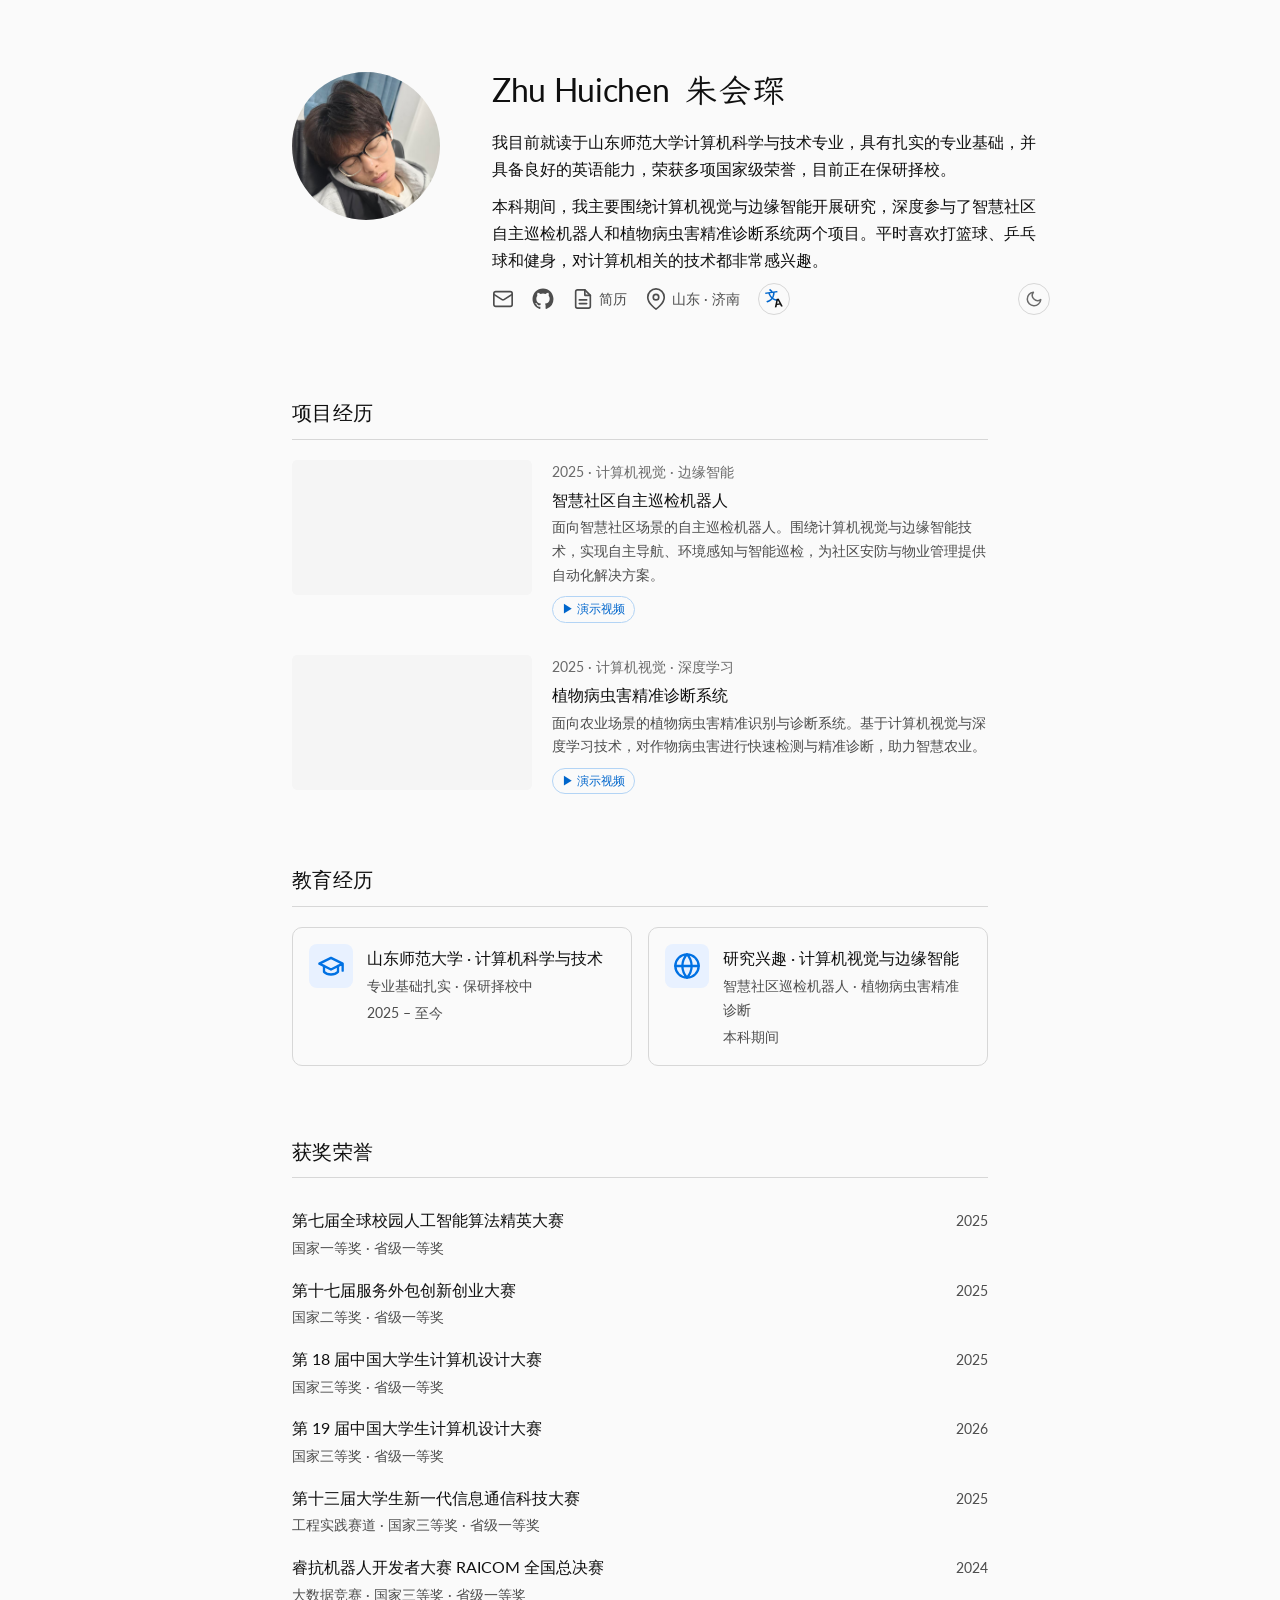
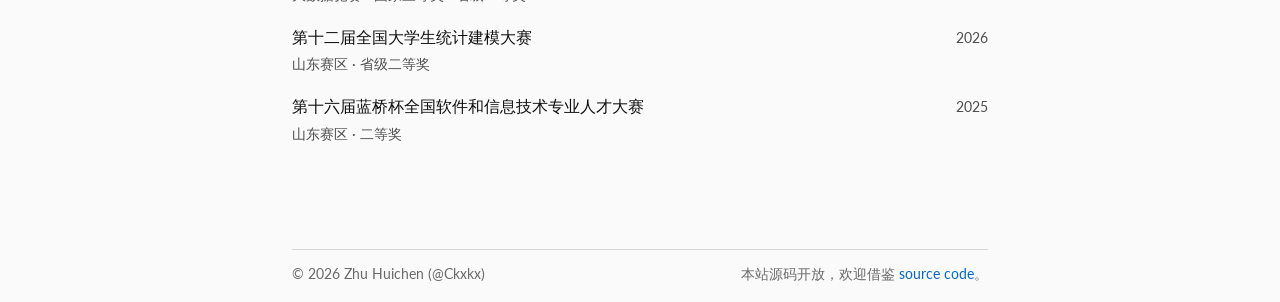
==== commit f589dde2: "Polish lang toggle icon (文/A), unify content width, add avatar favicon" ====
--- a/index.html
+++ b/index.html
@@ -9,6 +9,7 @@
   <link rel="preconnect" href="https://fonts.googleapis.com" />
   <link rel="preconnect" href="https://fonts.gstatic.com" crossorigin />
   <link href="https://fonts.googleapis.com/css2?family=Lato:wght@300;400;700&family=LXGW+WenKai+TC&display=swap" rel="stylesheet" />
+  <link rel="icon" href="favicon.png" type="image/png" />
 
   <!-- Prevent flash of wrong theme -->
   <script>
@@ -55,7 +56,10 @@
               <svg viewBox="0 0 24 24" fill="none" stroke="currentColor" stroke-width="1.8" stroke-linecap="round" stroke-linejoin="round" aria-hidden="true"><path d="M21 10c0 7-9 13-9 13s-9-6-9-13a9 9 0 0 1 18 0z"/><circle cx="12" cy="10" r="3"/></svg>
               <span data-i18n="location">山东 · 济南</span>
             </span>
-            <button class="lang-toggle" id="lang-toggle" aria-label="Switch language" title="中 / EN">EN</button>
+            <button class="lang-toggle" id="lang-toggle" aria-label="Switch language" title="Switch to English">
+              <span class="lang-toggle__cn" aria-hidden="true">文</span>
+              <span class="lang-toggle__en" aria-hidden="true">A</span>
+            </button>
             <button class="theme-toggle" id="theme-toggle" aria-label="Toggle theme">
               <!-- icon injected by JS -->
             </button>
--- a/styles.css
+++ b/styles.css
@@ -103,7 +103,8 @@
 .about__bio {
   font-size: var(--text-base);
   color: var(--text-primary);
-  max-width: 58ch;
+  width: 62ch;
+  max-width: 100%;
   margin-bottom: 0.6em;
 }
 
@@ -199,6 +200,8 @@
 .pub__authors {
   font-size: var(--text-sm);
   color: var(--text-secondary);
+  width: 100%;
+  max-width: 62ch;
   margin-bottom: 0.6rem;
 }
 
@@ -460,17 +463,13 @@
 
 /* ─── Language toggle ────────────────────────────────────── */
 .lang-toggle {
+  position: relative;
+  width: 32px;
   height: 32px;
-  min-width: 32px;
-  padding: 0 9px;
-  border-radius: 16px;
+  padding: 0;
+  border-radius: 50%;
   border: 1px solid var(--border);
   background: transparent;
-  color: var(--text-muted);
-  font-family: var(--sans);
-  font-size: 0.8125rem;
-  font-weight: 400;
-  letter-spacing: 0.02em;
   cursor: pointer;
   display: inline-flex;
   align-items: center;
@@ -479,10 +478,38 @@
   transition: background-color 0.15s ease-out, color 0.15s ease-out, border-color 0.15s ease-out;
 }
 
+.lang-toggle__cn,
+.lang-toggle__en {
+  position: absolute;
+  line-height: 1;
+  font-weight: 600;
+}
+
+.lang-toggle__cn {
+  top: 5px;
+  left: 6px;
+  font-family: 'LXGW WenKai TC', 'Kaiti SC', 'STKaiti', serif;
+  font-size: 13px;
+  color: var(--accent);
+  transform: rotate(-8deg);
+}
+
+.lang-toggle__en {
+  bottom: 5px;
+  right: 6px;
+  font-family: var(--serif);
+  font-size: 12px;
+  color: var(--text-primary);
+  transform: rotate(-8deg);
+}
+
 .lang-toggle:hover {
   background-color: var(--accent-bg);
-  color: var(--accent);
   border-color: var(--accent-border);
+}
+
+.lang-toggle:hover .lang-toggle__en {
+  color: var(--accent);
 }
 
 .lang-toggle:focus-visible {
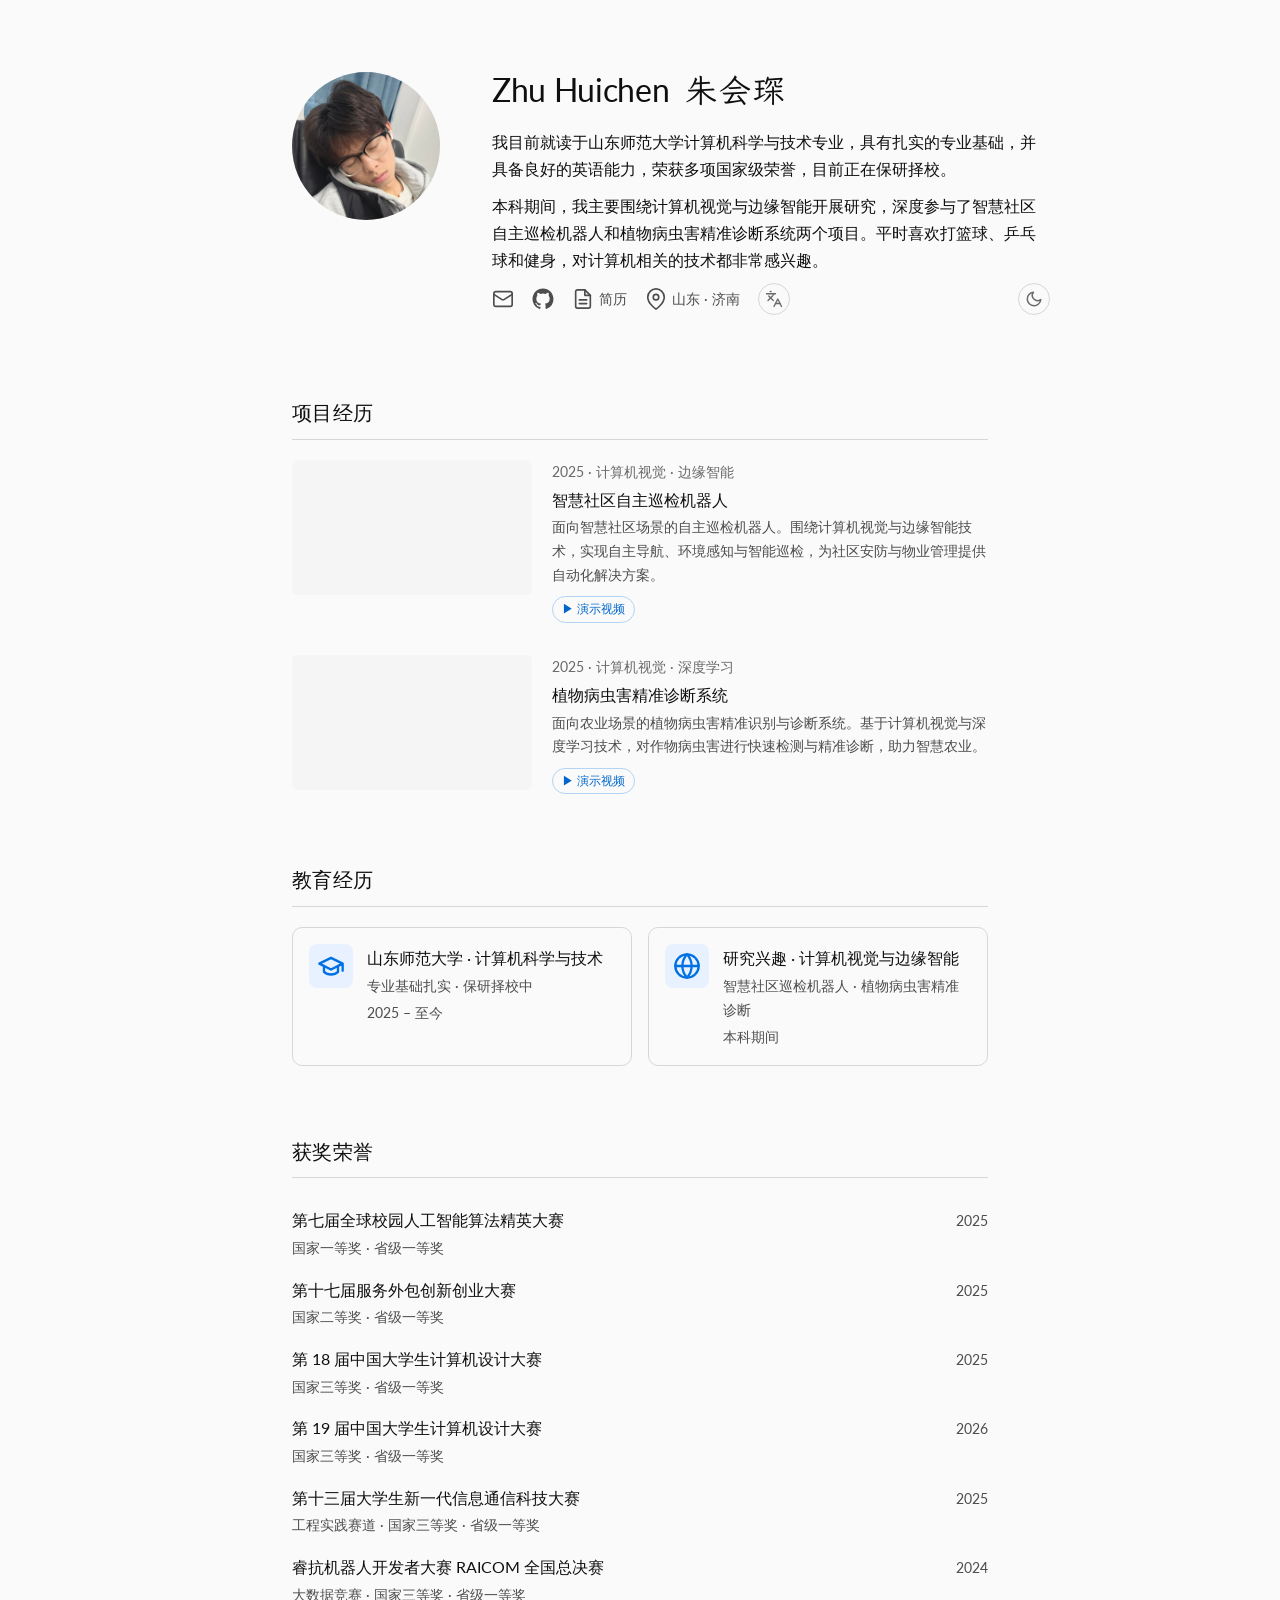
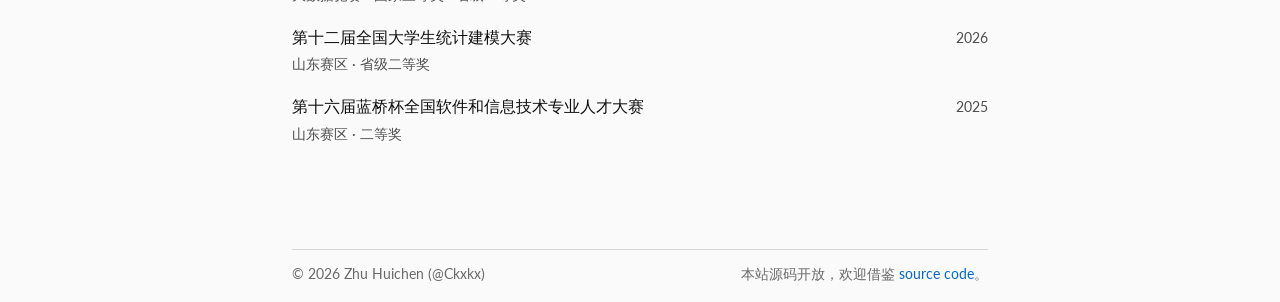
==== commit 2a6332e5: "Round avatar favicon, replace lang toggle with lucide translate icon" ====
--- a/index.html
+++ b/index.html
@@ -57,8 +57,7 @@
               <span data-i18n="location">山东 · 济南</span>
             </span>
             <button class="lang-toggle" id="lang-toggle" aria-label="Switch language" title="Switch to English">
-              <span class="lang-toggle__cn" aria-hidden="true">文</span>
-              <span class="lang-toggle__en" aria-hidden="true">A</span>
+              <svg viewBox="0 0 24 24" fill="none" stroke="currentColor" stroke-width="1.8" stroke-linecap="round" stroke-linejoin="round" aria-hidden="true"><path d="m5 8 6 6"/><path d="m4 14 6-6 2-3"/><path d="M2 5h12"/><path d="M7 2h1"/><path d="m22 22-5-10-5 10"/><path d="M14 18h6"/></svg>
             </button>
             <button class="theme-toggle" id="theme-toggle" aria-label="Toggle theme">
               <!-- icon injected by JS -->
--- a/styles.css
+++ b/styles.css
@@ -463,13 +463,13 @@
 
 /* ─── Language toggle ────────────────────────────────────── */
 .lang-toggle {
-  position: relative;
   width: 32px;
   height: 32px;
   padding: 0;
   border-radius: 50%;
   border: 1px solid var(--border);
   background: transparent;
+  color: var(--text-muted);
   cursor: pointer;
   display: inline-flex;
   align-items: center;
@@ -478,38 +478,12 @@
   transition: background-color 0.15s ease-out, color 0.15s ease-out, border-color 0.15s ease-out;
 }
 
-.lang-toggle__cn,
-.lang-toggle__en {
-  position: absolute;
-  line-height: 1;
-  font-weight: 600;
-}
-
-.lang-toggle__cn {
-  top: 5px;
-  left: 6px;
-  font-family: 'LXGW WenKai TC', 'Kaiti SC', 'STKaiti', serif;
-  font-size: 13px;
-  color: var(--accent);
-  transform: rotate(-8deg);
-}
-
-.lang-toggle__en {
-  bottom: 5px;
-  right: 6px;
-  font-family: var(--serif);
-  font-size: 12px;
-  color: var(--text-primary);
-  transform: rotate(-8deg);
-}
+.lang-toggle svg { width: 18px; height: 18px; }
 
 .lang-toggle:hover {
   background-color: var(--accent-bg);
+  color: var(--accent);
   border-color: var(--accent-border);
-}
-
-.lang-toggle:hover .lang-toggle__en {
-  color: var(--accent);
 }
 
 .lang-toggle:focus-visible {
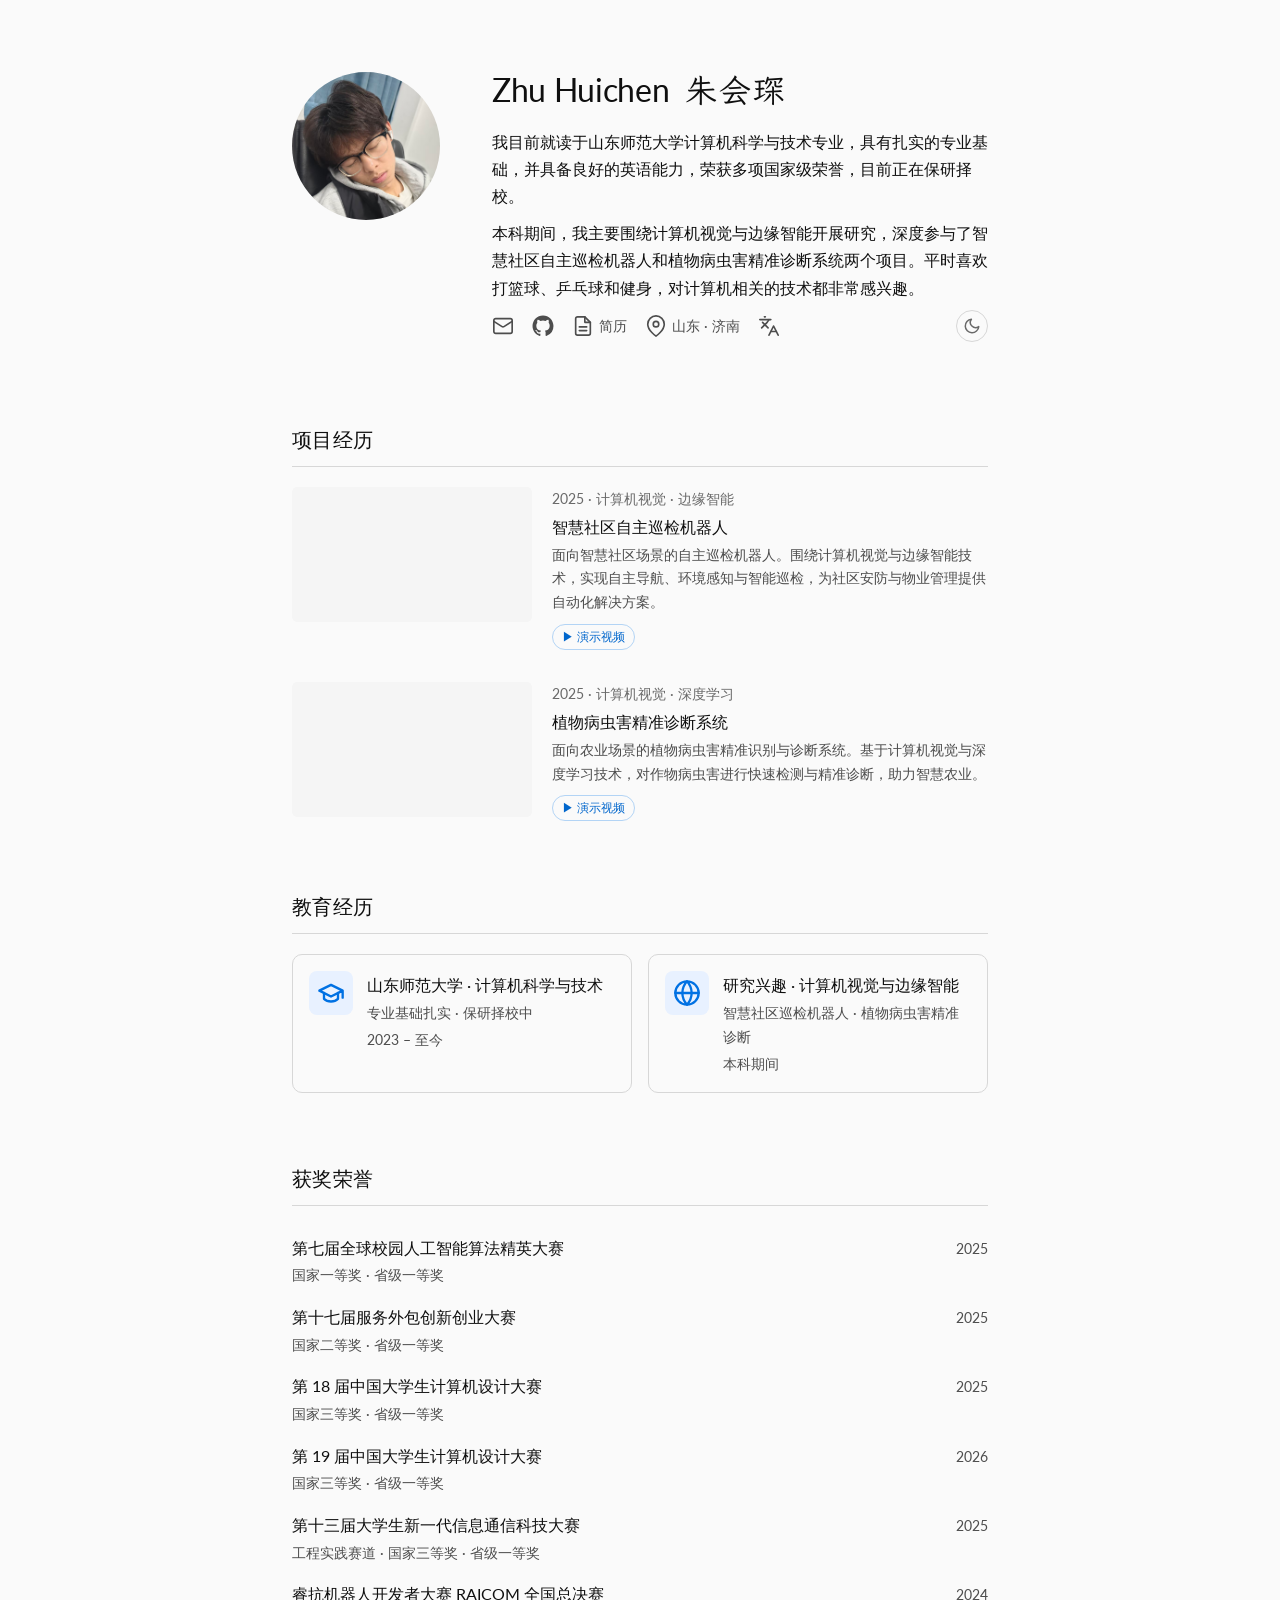
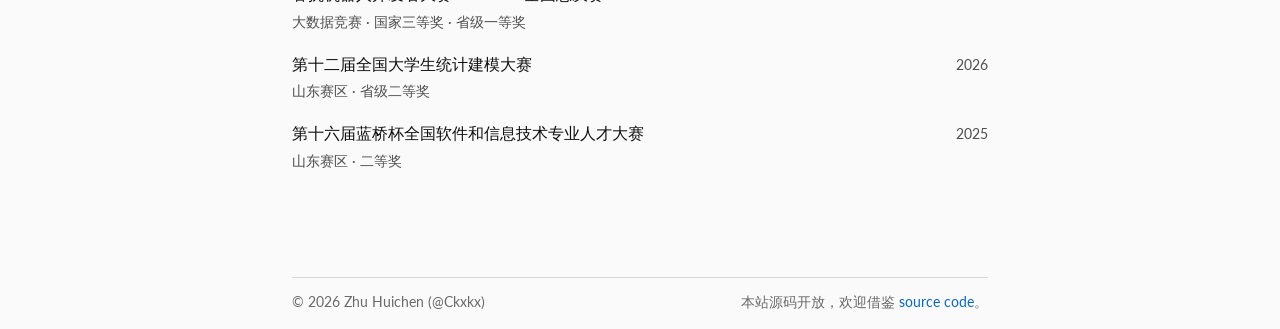
==== commit e7987e35: "Fix undergraduate period to 2023-Present" ====
--- a/index.html
+++ b/index.html
@@ -117,7 +117,7 @@
           <div class="exp-card__body">
             <p class="exp-card__role" data-i18n="e1role">山东师范大学 · 计算机科学与技术</p>
             <p class="exp-card__mentor" data-i18n="e1mentor">专业基础扎实 · 保研择校中</p>
-            <p class="exp-card__period" data-i18n="e1period">2025 – 至今</p>
+            <p class="exp-card__period" data-i18n="e1period">2023 – 至今</p>
           </div>
         </div>
 
--- a/styles.css
+++ b/styles.css
@@ -103,8 +103,6 @@
 .about__bio {
   font-size: var(--text-base);
   color: var(--text-primary);
-  width: 62ch;
-  max-width: 100%;
   margin-bottom: 0.6em;
 }
 
@@ -200,8 +198,6 @@
 .pub__authors {
   font-size: var(--text-sm);
   color: var(--text-secondary);
-  width: 100%;
-  max-width: 62ch;
   margin-bottom: 0.6rem;
 }
 
@@ -463,32 +459,28 @@
 
 /* ─── Language toggle ────────────────────────────────────── */
 .lang-toggle {
-  width: 32px;
-  height: 32px;
+  background: none;
+  border: none;
   padding: 0;
-  border-radius: 50%;
-  border: 1px solid var(--border);
-  background: transparent;
-  color: var(--text-muted);
+  color: var(--text-secondary);
   cursor: pointer;
   display: inline-flex;
   align-items: center;
   justify-content: center;
   flex-shrink: 0;
-  transition: background-color 0.15s ease-out, color 0.15s ease-out, border-color 0.15s ease-out;
-}
-
-.lang-toggle svg { width: 18px; height: 18px; }
+  transition: color 0.15s ease-out;
+}
+
+.lang-toggle svg { width: 22px; height: 22px; }
 
 .lang-toggle:hover {
-  background-color: var(--accent-bg);
-  color: var(--accent);
-  border-color: var(--accent-border);
+  color: var(--accent);
 }
 
 .lang-toggle:focus-visible {
   outline: 2px solid var(--accent);
   outline-offset: 3px;
+  border-radius: 4px;
 }
 
 /* ─── Theme toggle ───────────────────────────────────────── */
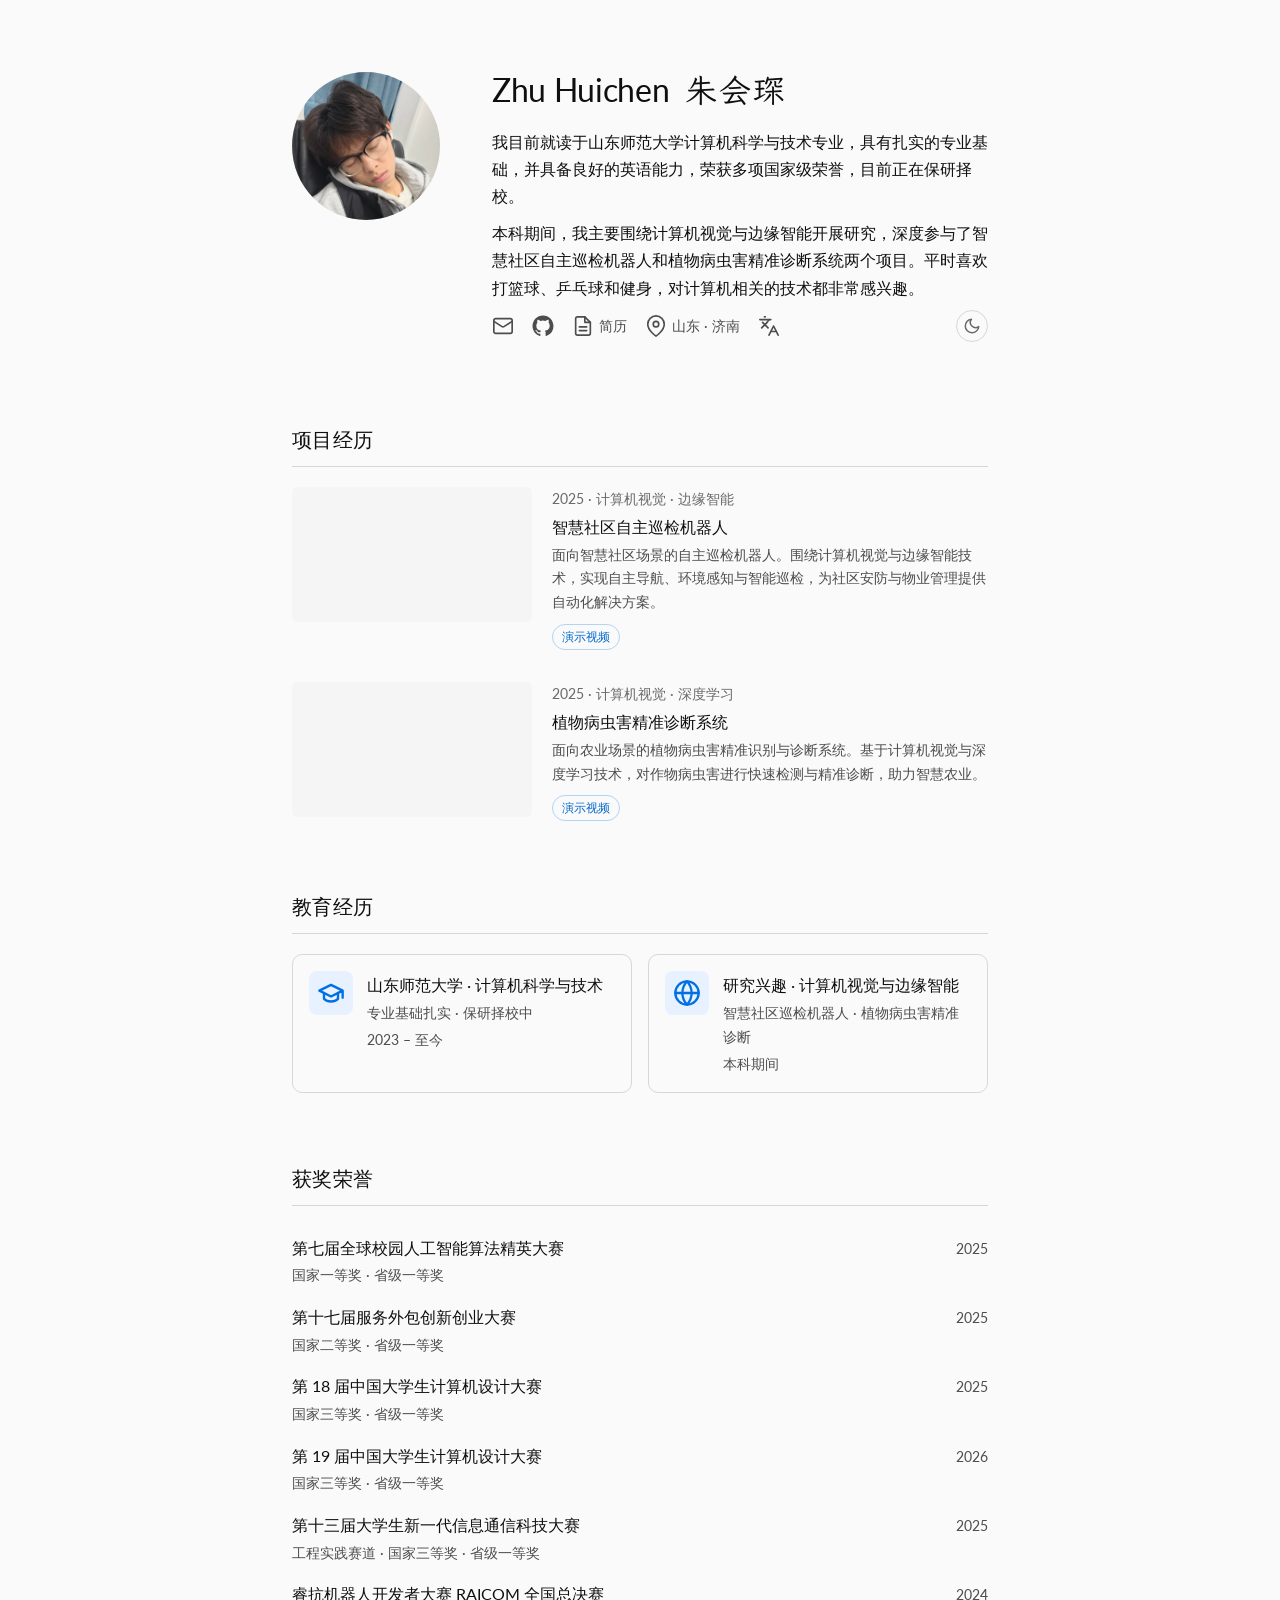
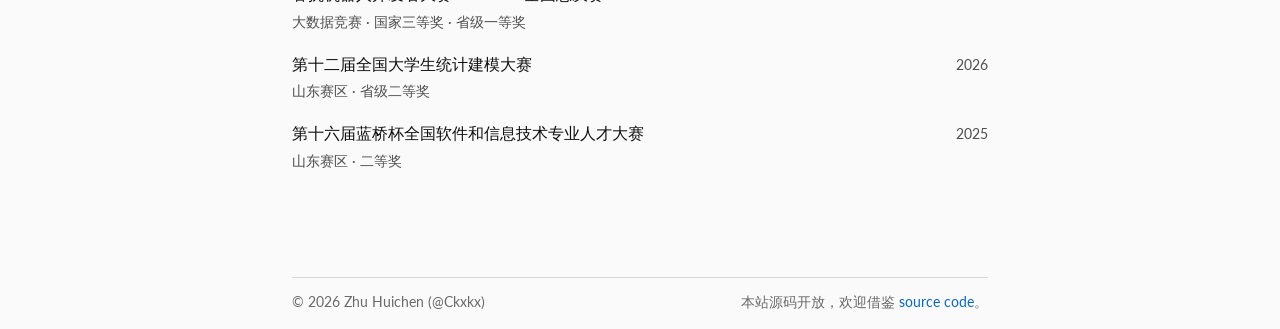
==== commit 5d99bdf6: "Remove play symbol from demo video pills" ====
--- a/index.html
+++ b/index.html
@@ -83,7 +83,7 @@
               面向智慧社区场景的自主巡检机器人。围绕计算机视觉与边缘智能技术，实现自主导航、环境感知与智能巡检，为社区安防与物业管理提供自动化解决方案。
             </p>
             <div class="pill-links">
-              <a class="pill" href="asserts/%E9%A1%B9%E7%9B%AE/web/robot_web.mp4" target="_blank" rel="noopener noreferrer" data-i18n="p1video">▶ 演示视频</a>
+              <a class="pill" href="asserts/%E9%A1%B9%E7%9B%AE/web/robot_web.mp4" target="_blank" rel="noopener noreferrer" data-i18n="p1video">演示视频</a>
             </div>
           </div>
         </article>
@@ -99,7 +99,7 @@
               面向农业场景的植物病虫害精准识别与诊断系统。基于计算机视觉与深度学习技术，对作物病虫害进行快速检测与精准诊断，助力智慧农业。
             </p>
             <div class="pill-links">
-              <a class="pill" href="asserts/%E9%A1%B9%E7%9B%AE/web/plant_web.mp4" target="_blank" rel="noopener noreferrer" data-i18n="p2video">▶ 演示视频</a>
+              <a class="pill" href="asserts/%E9%A1%B9%E7%9B%AE/web/plant_web.mp4" target="_blank" rel="noopener noreferrer" data-i18n="p2video">演示视频</a>
             </div>
           </div>
         </article>
